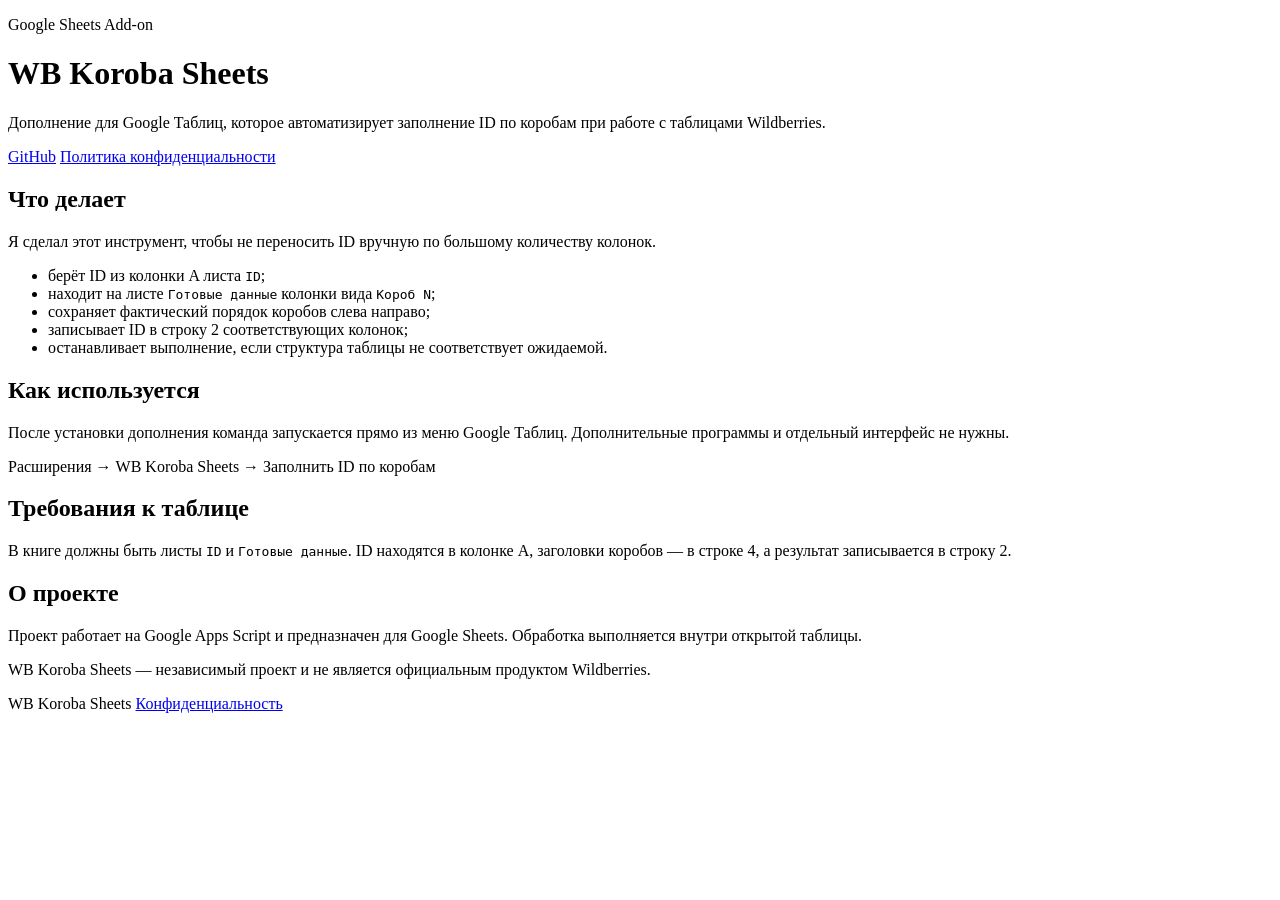
==== docs/index.html @ 3e289a6c "Добавил страницу проекта" ====
<!doctype html>
<html lang="ru">
<head>
  <meta charset="utf-8">
  <meta name="viewport" content="width=device-width, initial-scale=1">
  <meta name="description" content="WB Koroba Sheets — дополнение для Google Таблиц, которое автоматизирует заполнение ID по коробам.">
  <title>WB Koroba Sheets</title>
  <link rel="stylesheet" href="style.css">
</head>
<body>
  <main class="page">
    <header class="hero">
      <p class="eyebrow">Google Sheets Add-on</p>
      <h1>WB Koroba Sheets</h1>
      <p class="lead">Дополнение для Google Таблиц, которое автоматизирует заполнение ID по коробам при работе с таблицами Wildberries.</p>
      <div class="actions">
        <a class="button" href="https://github.com/SANESSAS/wb_koroba_sheets">GitHub</a>
        <a class="link" href="privacy.html">Политика конфиденциальности</a>
      </div>
    </header>

    <section>
      <h2>Что делает</h2>
      <p>Я сделал этот инструмент, чтобы не переносить ID вручную по большому количеству колонок.</p>
      <ul>
        <li>берёт ID из колонки A листа <code>ID</code>;</li>
        <li>находит на листе <code>Готовые данные</code> колонки вида <code>Короб N</code>;</li>
        <li>сохраняет фактический порядок коробов слева направо;</li>
        <li>записывает ID в строку 2 соответствующих колонок;</li>
        <li>останавливает выполнение, если структура таблицы не соответствует ожидаемой.</li>
      </ul>
    </section>

    <section>
      <h2>Как используется</h2>
      <p>После установки дополнения команда запускается прямо из меню Google Таблиц. Дополнительные программы и отдельный интерфейс не нужны.</p>
      <div class="command">Расширения → WB Koroba Sheets → Заполнить ID по коробам</div>
    </section>

    <section>
      <h2>Требования к таблице</h2>
      <p>В книге должны быть листы <code>ID</code> и <code>Готовые данные</code>. ID находятся в колонке A, заголовки коробов — в строке 4, а результат записывается в строку 2.</p>
    </section>

    <section>
      <h2>О проекте</h2>
      <p>Проект работает на Google Apps Script и предназначен для Google Sheets. Обработка выполняется внутри открытой таблицы.</p>
      <p class="note">WB Koroba Sheets — независимый проект и не является официальным продуктом Wildberries.</p>
    </section>

    <footer>
      <span>WB Koroba Sheets</span>
      <a href="privacy.html">Конфиденциальность</a>
    </footer>
  </main>
</body>
</html>
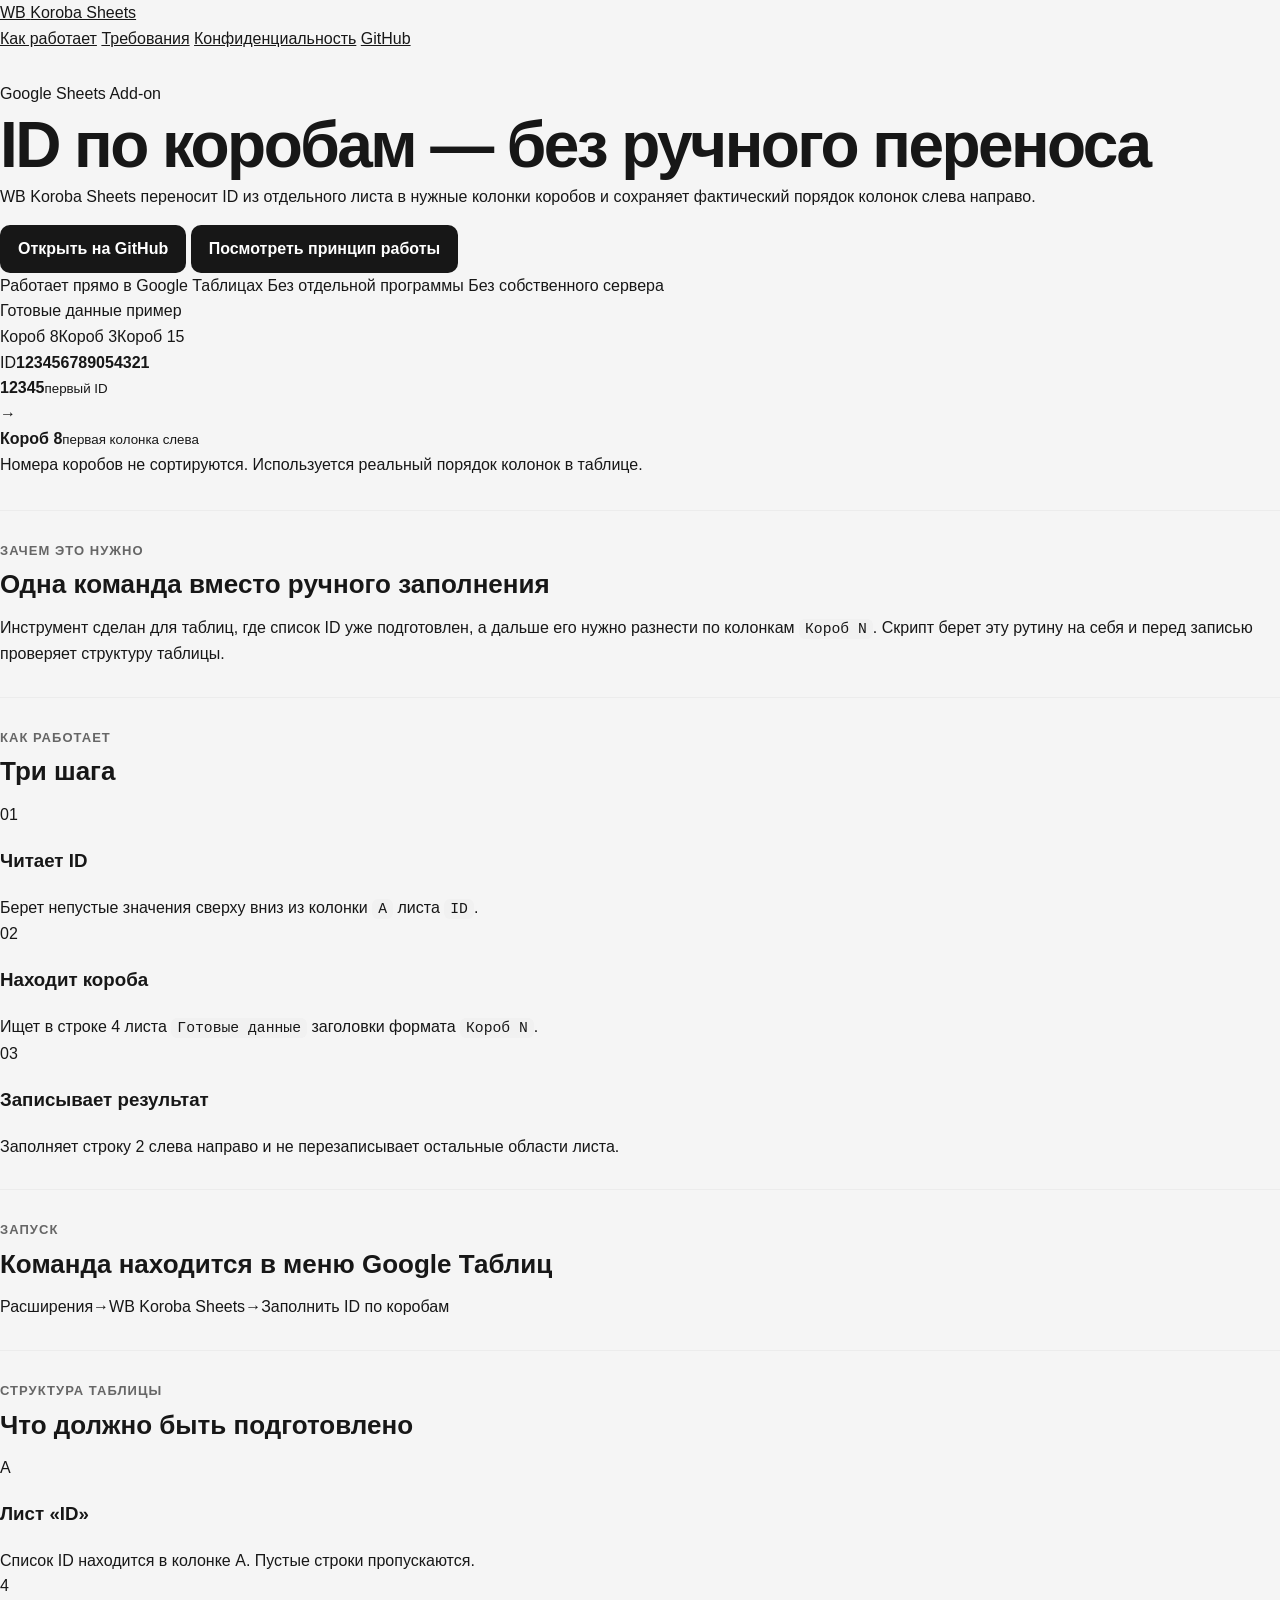
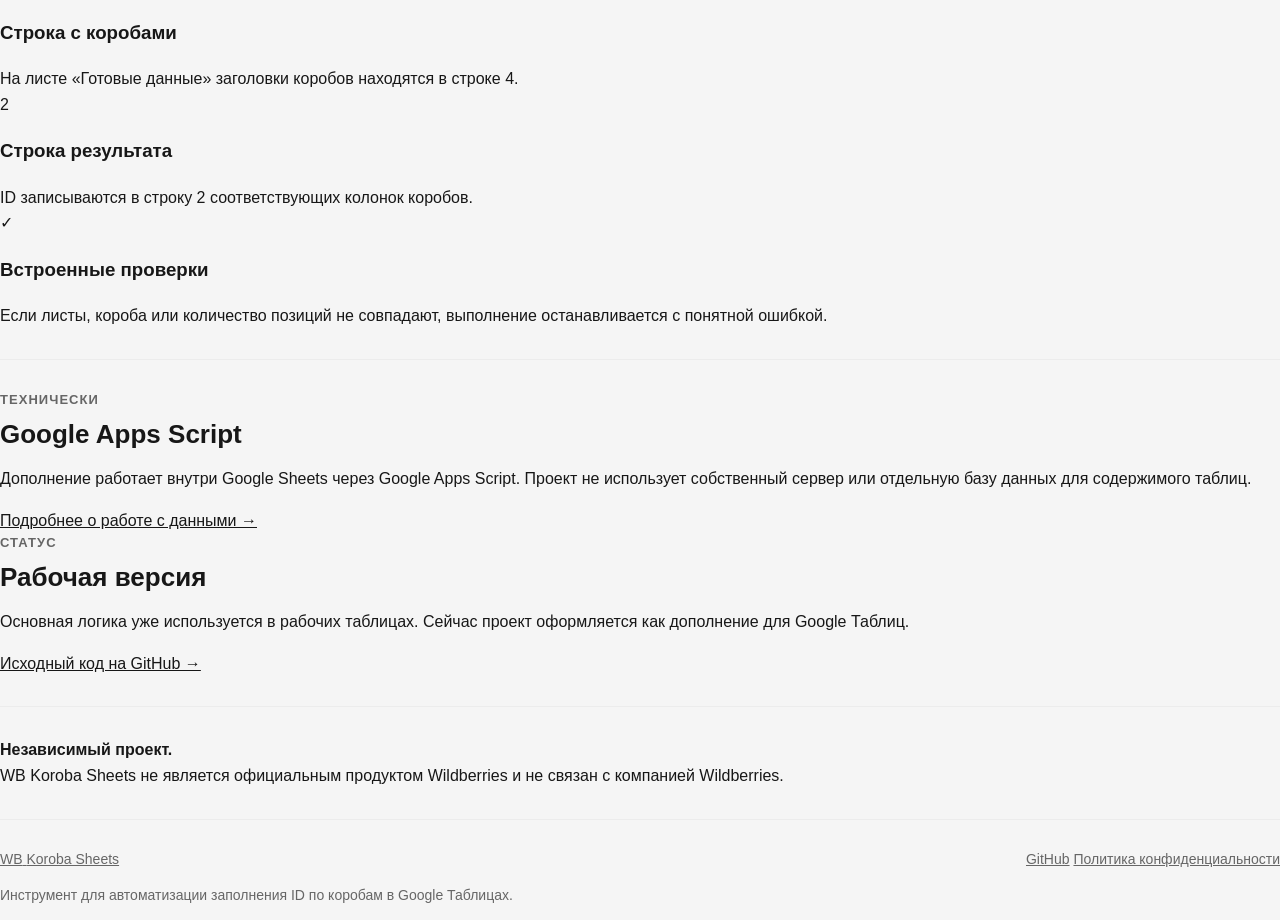
==== commit c4d9c106: "Обновил страницу проекта" ====
--- a/docs/index.html
+++ b/docs/index.html
@@ -3,55 +3,179 @@
 <head>
   <meta charset="utf-8">
   <meta name="viewport" content="width=device-width, initial-scale=1">
-  <meta name="description" content="WB Koroba Sheets — дополнение для Google Таблиц, которое автоматизирует заполнение ID по коробам.">
-  <title>WB Koroba Sheets</title>
+  <meta name="theme-color" content="#6d28d9">
+  <meta name="description" content="WB Koroba Sheets — дополнение для Google Таблиц, которое автоматически распределяет ID по колонкам коробов.">
+  <title>WB Koroba Sheets — заполнение ID по коробам</title>
+  <link rel="icon" href="favicon.svg" type="image/svg+xml">
   <link rel="stylesheet" href="style.css">
 </head>
 <body>
-  <main class="page">
-    <header class="hero">
-      <p class="eyebrow">Google Sheets Add-on</p>
-      <h1>WB Koroba Sheets</h1>
-      <p class="lead">Дополнение для Google Таблиц, которое автоматизирует заполнение ID по коробам при работе с таблицами Wildberries.</p>
-      <div class="actions">
-        <a class="button" href="https://github.com/SANESSAS/wb_koroba_sheets">GitHub</a>
-        <a class="link" href="privacy.html">Политика конфиденциальности</a>
-      </div>
+  <div class="site-shell">
+    <header class="topbar">
+      <a class="brand" href="index.html" aria-label="WB Koroba Sheets — главная">
+        <span class="brand-mark">WB</span>
+        <span>Koroba Sheets</span>
+      </a>
+      <nav class="nav" aria-label="Навигация">
+        <a href="#how">Как работает</a>
+        <a href="#requirements">Требования</a>
+        <a href="privacy.html">Конфиденциальность</a>
+        <a class="nav-github" href="https://github.com/SANESSAS/wb_koroba_sheets">GitHub</a>
+      </nav>
     </header>
 
-    <section>
-      <h2>Что делает</h2>
-      <p>Я сделал этот инструмент, чтобы не переносить ID вручную по большому количеству колонок.</p>
-      <ul>
-        <li>берёт ID из колонки A листа <code>ID</code>;</li>
-        <li>находит на листе <code>Готовые данные</code> колонки вида <code>Короб N</code>;</li>
-        <li>сохраняет фактический порядок коробов слева направо;</li>
-        <li>записывает ID в строку 2 соответствующих колонок;</li>
-        <li>останавливает выполнение, если структура таблицы не соответствует ожидаемой.</li>
-      </ul>
-    </section>
+    <main>
+      <section class="hero">
+        <div class="hero-copy">
+          <div class="status"><span class="status-dot"></span> Google Sheets Add-on</div>
+          <h1>ID по коробам — <span>без ручного переноса</span></h1>
+          <p class="hero-text">WB Koroba Sheets переносит ID из отдельного листа в нужные колонки коробов и сохраняет фактический порядок колонок слева направо.</p>
+          <div class="hero-actions">
+            <a class="button primary" href="https://github.com/SANESSAS/wb_koroba_sheets">Открыть на GitHub</a>
+            <a class="button secondary" href="#how">Посмотреть принцип работы</a>
+          </div>
+          <div class="hero-points">
+            <span>Работает прямо в Google Таблицах</span>
+            <span>Без отдельной программы</span>
+            <span>Без собственного сервера</span>
+          </div>
+        </div>
 
-    <section>
-      <h2>Как используется</h2>
-      <p>После установки дополнения команда запускается прямо из меню Google Таблиц. Дополнительные программы и отдельный интерфейс не нужны.</p>
-      <div class="command">Расширения → WB Koroba Sheets → Заполнить ID по коробам</div>
-    </section>
+        <div class="demo-card" aria-label="Пример работы дополнения">
+          <div class="demo-top">
+            <span class="demo-title">Готовые данные</span>
+            <span class="demo-badge">пример</span>
+          </div>
+          <div class="sheet-preview">
+            <div class="sheet-row sheet-head">
+              <span></span><span>Короб 8</span><span>Короб 3</span><span>Короб 15</span>
+            </div>
+            <div class="sheet-row">
+              <span class="row-name">ID</span><strong>12345</strong><strong>67890</strong><strong>54321</strong>
+            </div>
+          </div>
+          <div class="demo-flow">
+            <div><b>12345</b><small>первый ID</small></div>
+            <span>→</span>
+            <div><b>Короб 8</b><small>первая колонка слева</small></div>
+          </div>
+          <p class="demo-note">Номера коробов не сортируются. Используется реальный порядок колонок в таблице.</p>
+        </div>
+      </section>
 
-    <section>
-      <h2>Требования к таблице</h2>
-      <p>В книге должны быть листы <code>ID</code> и <code>Готовые данные</code>. ID находятся в колонке A, заголовки коробов — в строке 4, а результат записывается в строку 2.</p>
-    </section>
+      <section class="section intro-section">
+        <div class="section-heading">
+          <p class="eyebrow">Зачем это нужно</p>
+          <h2>Одна команда вместо ручного заполнения</h2>
+        </div>
+        <p class="section-lead">Инструмент сделан для таблиц, где список ID уже подготовлен, а дальше его нужно разнести по колонкам <code>Короб N</code>. Скрипт берет эту рутину на себя и перед записью проверяет структуру таблицы.</p>
+      </section>
 
-    <section>
-      <h2>О проекте</h2>
-      <p>Проект работает на Google Apps Script и предназначен для Google Sheets. Обработка выполняется внутри открытой таблицы.</p>
-      <p class="note">WB Koroba Sheets — независимый проект и не является официальным продуктом Wildberries.</p>
-    </section>
+      <section class="section" id="how">
+        <div class="section-heading">
+          <p class="eyebrow">Как работает</p>
+          <h2>Три шага</h2>
+        </div>
+        <div class="steps">
+          <article class="step-card">
+            <span class="step-number">01</span>
+            <h3>Читает ID</h3>
+            <p>Берет непустые значения сверху вниз из колонки <code>A</code> листа <code>ID</code>.</p>
+          </article>
+          <article class="step-card">
+            <span class="step-number">02</span>
+            <h3>Находит короба</h3>
+            <p>Ищет в строке 4 листа <code>Готовые данные</code> заголовки формата <code>Короб N</code>.</p>
+          </article>
+          <article class="step-card">
+            <span class="step-number">03</span>
+            <h3>Записывает результат</h3>
+            <p>Заполняет строку 2 слева направо и не перезаписывает остальные области листа.</p>
+          </article>
+        </div>
+      </section>
 
-    <footer>
-      <span>WB Koroba Sheets</span>
-      <a href="privacy.html">Конфиденциальность</a>
+      <section class="section command-section">
+        <div>
+          <p class="eyebrow">Запуск</p>
+          <h2>Команда находится в меню Google Таблиц</h2>
+        </div>
+        <div class="command-box">
+          <span>Расширения</span><b>→</b><span>WB Koroba Sheets</span><b>→</b><span>Заполнить ID по коробам</span>
+        </div>
+      </section>
+
+      <section class="section" id="requirements">
+        <div class="section-heading">
+          <p class="eyebrow">Структура таблицы</p>
+          <h2>Что должно быть подготовлено</h2>
+        </div>
+        <div class="requirements-grid">
+          <article class="requirement-card">
+            <div class="requirement-icon">A</div>
+            <div>
+              <h3>Лист «ID»</h3>
+              <p>Список ID находится в колонке A. Пустые строки пропускаются.</p>
+            </div>
+          </article>
+          <article class="requirement-card">
+            <div class="requirement-icon">4</div>
+            <div>
+              <h3>Строка с коробами</h3>
+              <p>На листе «Готовые данные» заголовки коробов находятся в строке 4.</p>
+            </div>
+          </article>
+          <article class="requirement-card">
+            <div class="requirement-icon">2</div>
+            <div>
+              <h3>Строка результата</h3>
+              <p>ID записываются в строку 2 соответствующих колонок коробов.</p>
+            </div>
+          </article>
+          <article class="requirement-card">
+            <div class="requirement-icon">✓</div>
+            <div>
+              <h3>Встроенные проверки</h3>
+              <p>Если листы, короба или количество позиций не совпадают, выполнение останавливается с понятной ошибкой.</p>
+            </div>
+          </article>
+        </div>
+      </section>
+
+      <section class="section details-section">
+        <div class="details-card">
+          <p class="eyebrow">Технически</p>
+          <h2>Google Apps Script</h2>
+          <p>Дополнение работает внутри Google Sheets через Google Apps Script. Проект не использует собственный сервер или отдельную базу данных для содержимого таблиц.</p>
+          <a class="text-link" href="privacy.html">Подробнее о работе с данными →</a>
+        </div>
+        <div class="details-card muted-card">
+          <p class="eyebrow">Статус</p>
+          <h2>Рабочая версия</h2>
+          <p>Основная логика уже используется в рабочих таблицах. Сейчас проект оформляется как дополнение для Google Таблиц.</p>
+          <a class="text-link" href="https://github.com/SANESSAS/wb_koroba_sheets">Исходный код на GitHub →</a>
+        </div>
+      </section>
+
+      <section class="section disclaimer">
+        <strong>Независимый проект.</strong>
+        <p>WB Koroba Sheets не является официальным продуктом Wildberries и не связан с компанией Wildberries.</p>
+      </section>
+    </main>
+
+    <footer class="footer">
+      <div>
+        <a class="brand footer-brand" href="index.html">
+          <span class="brand-mark">WB</span>
+          <span>Koroba Sheets</span>
+        </a>
+        <p>Инструмент для автоматизации заполнения ID по коробам в Google Таблицах.</p>
+      </div>
+      <div class="footer-links">
+        <a href="https://github.com/SANESSAS/wb_koroba_sheets">GitHub</a>
+        <a href="privacy.html">Политика конфиденциальности</a>
+      </div>
     </footer>
-  </main>
+  </div>
 </body>
 </html>
--- a/docs/style.css
+++ b/docs/style.css
@@ -0,0 +1,174 @@
+:root {
+  color-scheme: light;
+  font-family: Inter, -apple-system, BlinkMacSystemFont, "Segoe UI", sans-serif;
+  line-height: 1.6;
+  color: #171717;
+  background: #f5f5f5;
+}
+
+* {
+  box-sizing: border-box;
+}
+
+body {
+  margin: 0;
+  background: #f5f5f5;
+}
+
+a {
+  color: inherit;
+}
+
+.page {
+  width: min(920px, calc(100% - 32px));
+  margin: 40px auto;
+  background: #ffffff;
+  border: 1px solid #e5e5e5;
+  border-radius: 18px;
+  padding: 48px;
+}
+
+.page.narrow {
+  width: min(820px, calc(100% - 32px));
+}
+
+.hero {
+  padding-bottom: 32px;
+  border-bottom: 1px solid #ececec;
+}
+
+.hero.compact {
+  padding-bottom: 24px;
+}
+
+.eyebrow {
+  margin: 0 0 8px;
+  font-size: 13px;
+  font-weight: 700;
+  letter-spacing: 0.08em;
+  text-transform: uppercase;
+  color: #666666;
+}
+
+h1,
+h2 {
+  line-height: 1.2;
+}
+
+h1 {
+  margin: 0;
+  font-size: clamp(38px, 7vw, 64px);
+  letter-spacing: -0.04em;
+}
+
+h2 {
+  margin: 0 0 14px;
+  font-size: 26px;
+}
+
+.lead {
+  max-width: 720px;
+  margin: 18px 0 0;
+  font-size: 20px;
+  color: #4a4a4a;
+}
+
+.actions {
+  display: flex;
+  flex-wrap: wrap;
+  gap: 18px;
+  align-items: center;
+  margin-top: 26px;
+}
+
+.button {
+  display: inline-block;
+  padding: 11px 18px;
+  border-radius: 10px;
+  background: #171717;
+  color: #ffffff;
+  text-decoration: none;
+  font-weight: 650;
+}
+
+.link {
+  font-weight: 600;
+}
+
+section {
+  padding: 30px 0;
+  border-bottom: 1px solid #ececec;
+}
+
+section p:first-of-type {
+  margin-top: 0;
+}
+
+section p:last-child,
+section ul:last-child {
+  margin-bottom: 0;
+}
+
+ul {
+  padding-left: 22px;
+}
+
+li + li {
+  margin-top: 7px;
+}
+
+code,
+.command {
+  font-family: "SFMono-Regular", Consolas, "Liberation Mono", monospace;
+}
+
+code {
+  padding: 2px 6px;
+  border-radius: 6px;
+  background: #f1f1f1;
+  font-size: 0.92em;
+}
+
+.command {
+  margin-top: 18px;
+  padding: 16px 18px;
+  border-radius: 10px;
+  background: #f3f3f3;
+  overflow-wrap: anywhere;
+}
+
+.note {
+  color: #606060;
+  font-size: 14px;
+}
+
+footer {
+  display: flex;
+  justify-content: space-between;
+  gap: 20px;
+  padding-top: 28px;
+  color: #666666;
+  font-size: 14px;
+}
+
+@media (max-width: 640px) {
+  .page {
+    width: 100%;
+    margin: 0;
+    border: 0;
+    border-radius: 0;
+    padding: 30px 20px;
+  }
+
+  h1 {
+    font-size: 42px;
+  }
+
+  .lead {
+    font-size: 18px;
+  }
+
+  footer {
+    flex-direction: column;
+  }
+}
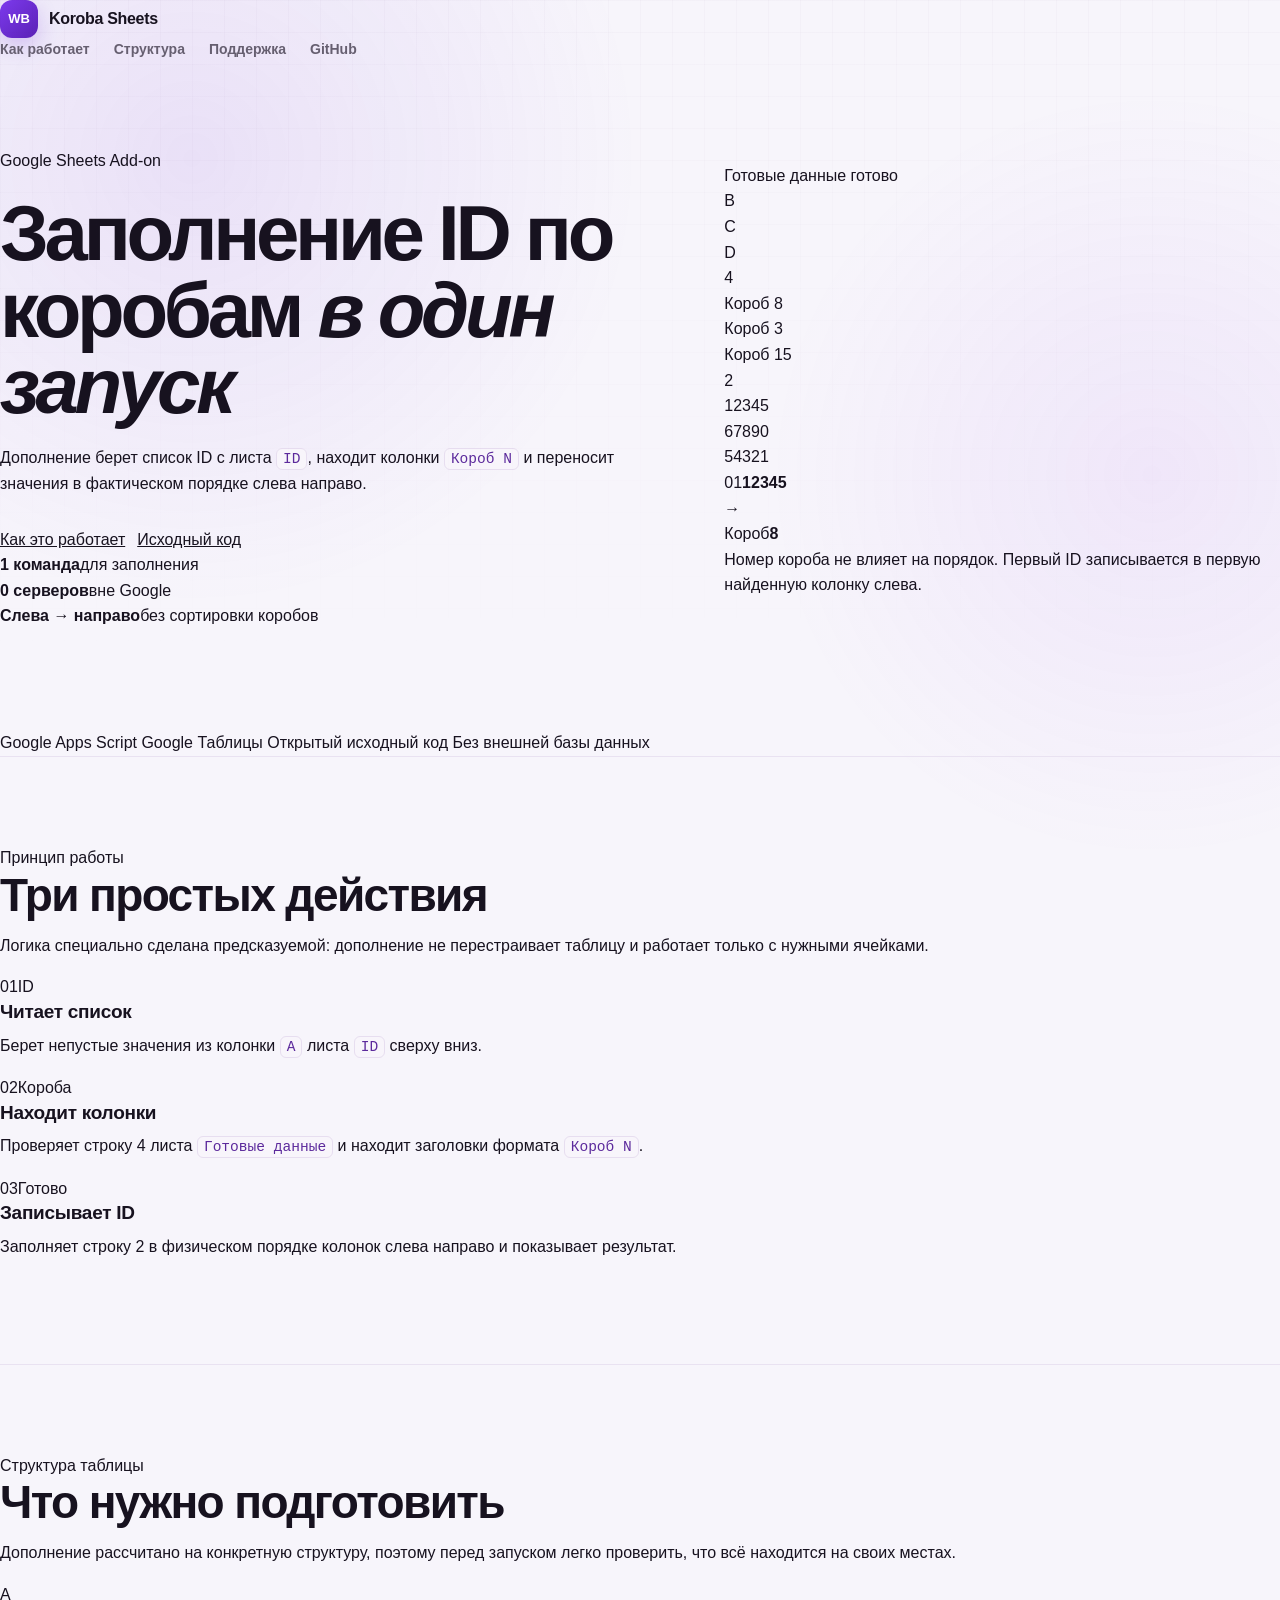
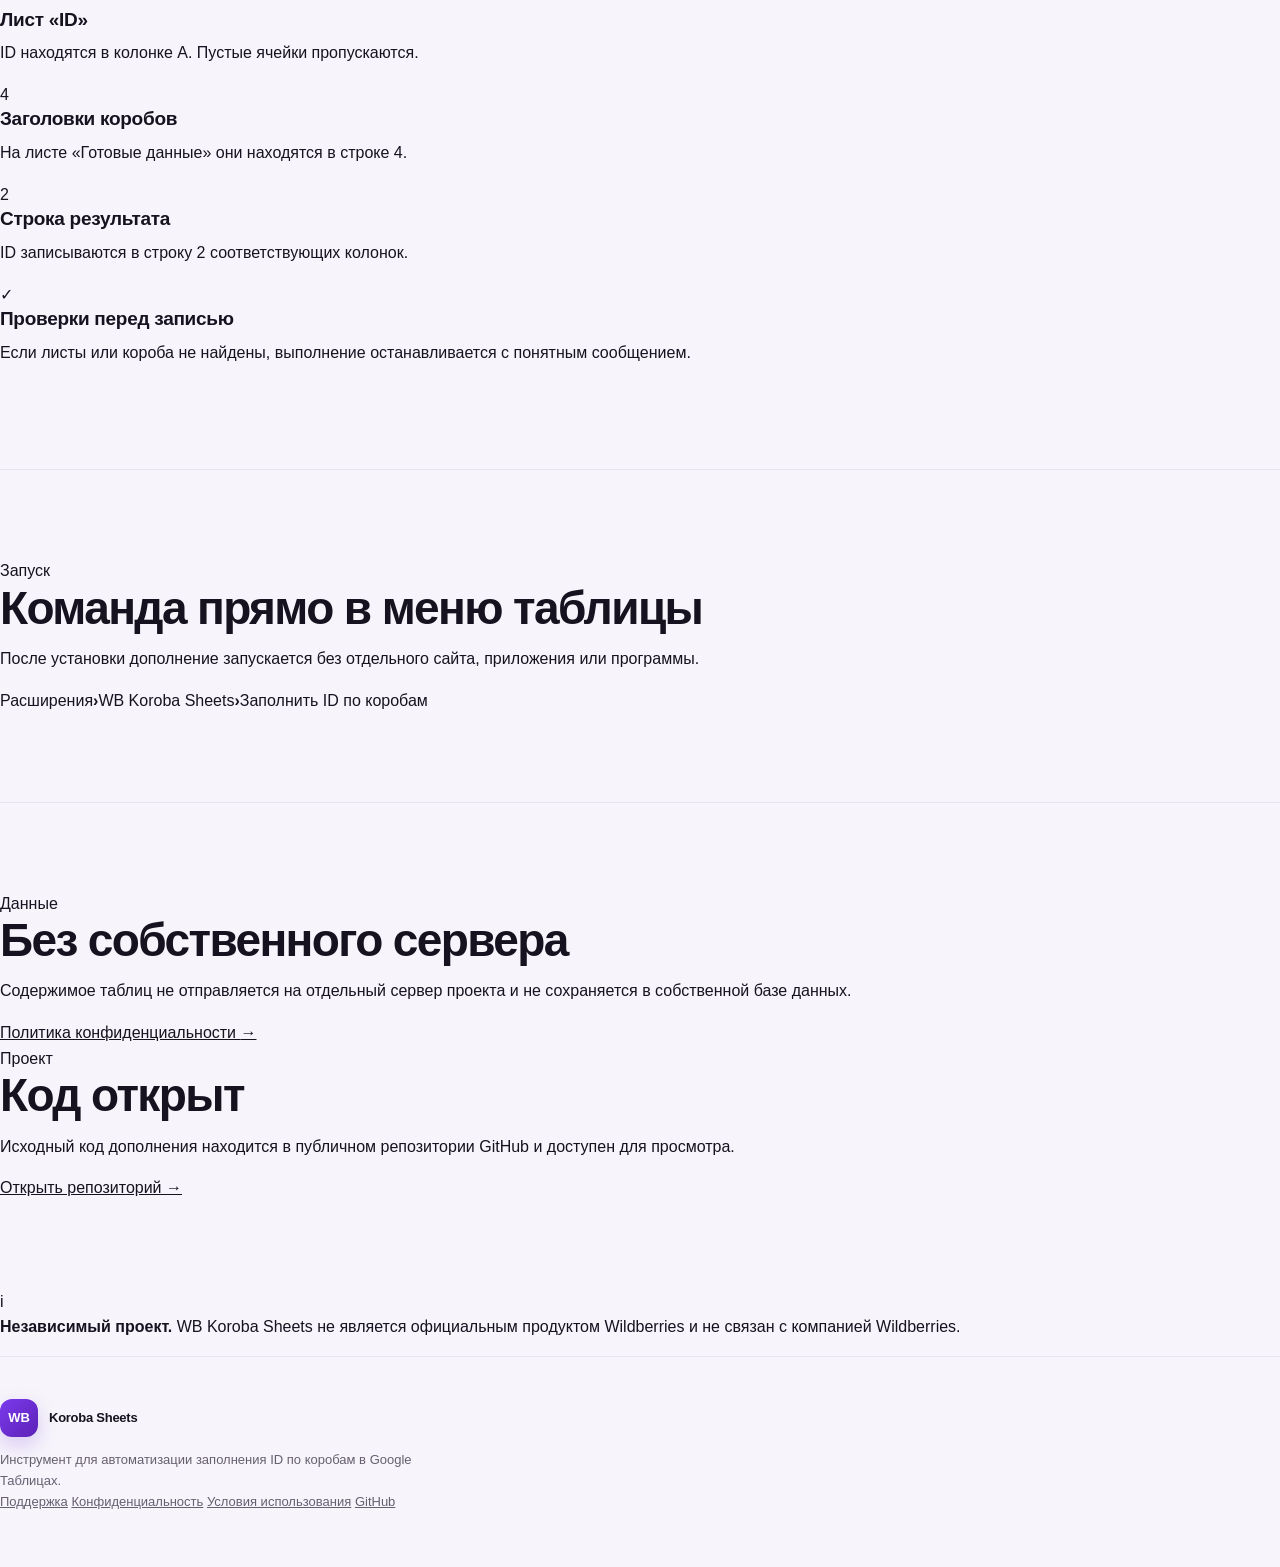
==== commit 855eac02: "Обновить сайт проекта" ====
--- a/docs/index.html
+++ b/docs/index.html
@@ -3,179 +3,203 @@
 <head>
   <meta charset="utf-8">
   <meta name="viewport" content="width=device-width, initial-scale=1">
-  <meta name="theme-color" content="#6d28d9">
-  <meta name="description" content="WB Koroba Sheets — дополнение для Google Таблиц, которое автоматически распределяет ID по колонкам коробов.">
+  <meta name="theme-color" content="#6f24d9">
+  <meta name="description" content="WB Koroba Sheets — дополнение для Google Таблиц, которое распределяет ID по колонкам коробов слева направо.">
+  <meta property="og:title" content="WB Koroba Sheets">
+  <meta property="og:description" content="Автоматическое заполнение ID по коробам в Google Таблицах.">
+  <meta property="og:type" content="website">
   <title>WB Koroba Sheets — заполнение ID по коробам</title>
   <link rel="icon" href="favicon.svg" type="image/svg+xml">
   <link rel="stylesheet" href="style.css">
 </head>
 <body>
-  <div class="site-shell">
-    <header class="topbar">
+  <div class="page-bg" aria-hidden="true"></div>
+
+  <header class="site-header">
+    <div class="container header-inner">
       <a class="brand" href="index.html" aria-label="WB Koroba Sheets — главная">
         <span class="brand-mark">WB</span>
-        <span>Koroba Sheets</span>
+        <span class="brand-text">Koroba <b>Sheets</b></span>
       </a>
-      <nav class="nav" aria-label="Навигация">
-        <a href="#how">Как работает</a>
-        <a href="#requirements">Требования</a>
-        <a href="privacy.html">Конфиденциальность</a>
-        <a class="nav-github" href="https://github.com/SANESSAS/wb_koroba_sheets">GitHub</a>
+
+      <nav class="nav" aria-label="Основная навигация">
+        <a href="#work">Как работает</a>
+        <a href="#table">Структура</a>
+        <a href="support.html">Поддержка</a>
+        <a class="nav-pill" href="https://github.com/SANESSAS/wb_koroba_sheets">GitHub</a>
       </nav>
-    </header>
-
-    <main>
-      <section class="hero">
-        <div class="hero-copy">
-          <div class="status"><span class="status-dot"></span> Google Sheets Add-on</div>
-          <h1>ID по коробам — <span>без ручного переноса</span></h1>
-          <p class="hero-text">WB Koroba Sheets переносит ID из отдельного листа в нужные колонки коробов и сохраняет фактический порядок колонок слева направо.</p>
-          <div class="hero-actions">
-            <a class="button primary" href="https://github.com/SANESSAS/wb_koroba_sheets">Открыть на GitHub</a>
-            <a class="button secondary" href="#how">Посмотреть принцип работы</a>
+    </div>
+  </header>
+
+  <main>
+    <section class="hero container">
+      <div class="hero-copy">
+        <div class="badge"><span></span> Google Sheets Add-on</div>
+        <h1>Заполнение ID по коробам <em>в один запуск</em></h1>
+        <p class="hero-lead">Дополнение берет список ID с листа <code>ID</code>, находит колонки <code>Короб N</code> и переносит значения в фактическом порядке слева направо.</p>
+
+        <div class="hero-actions">
+          <a class="btn btn-primary" href="#work">Как это работает</a>
+          <a class="btn btn-light" href="https://github.com/SANESSAS/wb_koroba_sheets">Исходный код</a>
+        </div>
+
+        <div class="facts" aria-label="Основные свойства">
+          <div><strong>1 команда</strong><span>для заполнения</span></div>
+          <div><strong>0 серверов</strong><span>вне Google</span></div>
+          <div><strong>Слева → направо</strong><span>без сортировки коробов</span></div>
+        </div>
+      </div>
+
+      <div class="hero-visual" aria-label="Пример работы">
+        <div class="app-window">
+          <div class="window-bar">
+            <div class="window-dots"><i></i><i></i><i></i></div>
+            <span>Готовые данные</span>
+            <span class="window-state">готово</span>
           </div>
-          <div class="hero-points">
-            <span>Работает прямо в Google Таблицах</span>
-            <span>Без отдельной программы</span>
-            <span>Без собственного сервера</span>
+
+          <div class="sheet">
+            <div class="sheet-corner"></div>
+            <div class="sheet-col">B</div><div class="sheet-col">C</div><div class="sheet-col">D</div>
+            <div class="sheet-rownum">4</div>
+            <div class="sheet-cell head">Короб 8</div><div class="sheet-cell head">Короб 3</div><div class="sheet-cell head">Короб 15</div>
+            <div class="sheet-rownum">2</div>
+            <div class="sheet-cell value">12345</div><div class="sheet-cell value">67890</div><div class="sheet-cell value">54321</div>
           </div>
-        </div>
-
-        <div class="demo-card" aria-label="Пример работы дополнения">
-          <div class="demo-top">
-            <span class="demo-title">Готовые данные</span>
-            <span class="demo-badge">пример</span>
+
+          <div class="process-line">
+            <div class="process-item"><span>01</span><b>12345</b></div>
+            <div class="arrow">→</div>
+            <div class="process-item accent"><span>Короб</span><b>8</b></div>
           </div>
-          <div class="sheet-preview">
-            <div class="sheet-row sheet-head">
-              <span></span><span>Короб 8</span><span>Короб 3</span><span>Короб 15</span>
-            </div>
-            <div class="sheet-row">
-              <span class="row-name">ID</span><strong>12345</strong><strong>67890</strong><strong>54321</strong>
-            </div>
-          </div>
-          <div class="demo-flow">
-            <div><b>12345</b><small>первый ID</small></div>
-            <span>→</span>
-            <div><b>Короб 8</b><small>первая колонка слева</small></div>
-          </div>
-          <p class="demo-note">Номера коробов не сортируются. Используется реальный порядок колонок в таблице.</p>
-        </div>
-      </section>
-
-      <section class="section intro-section">
-        <div class="section-heading">
-          <p class="eyebrow">Зачем это нужно</p>
-          <h2>Одна команда вместо ручного заполнения</h2>
-        </div>
-        <p class="section-lead">Инструмент сделан для таблиц, где список ID уже подготовлен, а дальше его нужно разнести по колонкам <code>Короб N</code>. Скрипт берет эту рутину на себя и перед записью проверяет структуру таблицы.</p>
-      </section>
-
-      <section class="section" id="how">
-        <div class="section-heading">
-          <p class="eyebrow">Как работает</p>
-          <h2>Три шага</h2>
-        </div>
-        <div class="steps">
-          <article class="step-card">
-            <span class="step-number">01</span>
-            <h3>Читает ID</h3>
-            <p>Берет непустые значения сверху вниз из колонки <code>A</code> листа <code>ID</code>.</p>
-          </article>
-          <article class="step-card">
-            <span class="step-number">02</span>
-            <h3>Находит короба</h3>
-            <p>Ищет в строке 4 листа <code>Готовые данные</code> заголовки формата <code>Короб N</code>.</p>
-          </article>
-          <article class="step-card">
-            <span class="step-number">03</span>
-            <h3>Записывает результат</h3>
-            <p>Заполняет строку 2 слева направо и не перезаписывает остальные области листа.</p>
-          </article>
-        </div>
-      </section>
-
-      <section class="section command-section">
+
+          <p class="visual-note">Номер короба не влияет на порядок. Первый ID записывается в первую найденную колонку слева.</p>
+        </div>
+      </div>
+    </section>
+
+    <section class="strip">
+      <div class="container strip-inner">
+        <span>Google Apps Script</span>
+        <i></i>
+        <span>Google Таблицы</span>
+        <i></i>
+        <span>Открытый исходный код</span>
+        <i></i>
+        <span>Без внешней базы данных</span>
+      </div>
+    </section>
+
+    <section class="section container" id="work">
+      <div class="section-title">
+        <span class="kicker">Принцип работы</span>
+        <h2>Три простых действия</h2>
+        <p>Логика специально сделана предсказуемой: дополнение не перестраивает таблицу и работает только с нужными ячейками.</p>
+      </div>
+
+      <div class="step-grid">
+        <article class="card step">
+          <div class="step-top"><span class="step-no">01</span><span class="mini-tag">ID</span></div>
+          <h3>Читает список</h3>
+          <p>Берет непустые значения из колонки <code>A</code> листа <code>ID</code> сверху вниз.</p>
+        </article>
+
+        <article class="card step">
+          <div class="step-top"><span class="step-no">02</span><span class="mini-tag">Короба</span></div>
+          <h3>Находит колонки</h3>
+          <p>Проверяет строку 4 листа <code>Готовые данные</code> и находит заголовки формата <code>Короб N</code>.</p>
+        </article>
+
+        <article class="card step">
+          <div class="step-top"><span class="step-no">03</span><span class="mini-tag">Готово</span></div>
+          <h3>Записывает ID</h3>
+          <p>Заполняет строку 2 в физическом порядке колонок слева направо и показывает результат.</p>
+        </article>
+      </div>
+    </section>
+
+    <section class="section container" id="table">
+      <div class="section-title split-title">
         <div>
-          <p class="eyebrow">Запуск</p>
-          <h2>Команда находится в меню Google Таблиц</h2>
-        </div>
-        <div class="command-box">
-          <span>Расширения</span><b>→</b><span>WB Koroba Sheets</span><b>→</b><span>Заполнить ID по коробам</span>
-        </div>
-      </section>
-
-      <section class="section" id="requirements">
-        <div class="section-heading">
-          <p class="eyebrow">Структура таблицы</p>
-          <h2>Что должно быть подготовлено</h2>
-        </div>
-        <div class="requirements-grid">
-          <article class="requirement-card">
-            <div class="requirement-icon">A</div>
-            <div>
-              <h3>Лист «ID»</h3>
-              <p>Список ID находится в колонке A. Пустые строки пропускаются.</p>
-            </div>
-          </article>
-          <article class="requirement-card">
-            <div class="requirement-icon">4</div>
-            <div>
-              <h3>Строка с коробами</h3>
-              <p>На листе «Готовые данные» заголовки коробов находятся в строке 4.</p>
-            </div>
-          </article>
-          <article class="requirement-card">
-            <div class="requirement-icon">2</div>
-            <div>
-              <h3>Строка результата</h3>
-              <p>ID записываются в строку 2 соответствующих колонок коробов.</p>
-            </div>
-          </article>
-          <article class="requirement-card">
-            <div class="requirement-icon">✓</div>
-            <div>
-              <h3>Встроенные проверки</h3>
-              <p>Если листы, короба или количество позиций не совпадают, выполнение останавливается с понятной ошибкой.</p>
-            </div>
-          </article>
-        </div>
-      </section>
-
-      <section class="section details-section">
-        <div class="details-card">
-          <p class="eyebrow">Технически</p>
-          <h2>Google Apps Script</h2>
-          <p>Дополнение работает внутри Google Sheets через Google Apps Script. Проект не использует собственный сервер или отдельную базу данных для содержимого таблиц.</p>
-          <a class="text-link" href="privacy.html">Подробнее о работе с данными →</a>
-        </div>
-        <div class="details-card muted-card">
-          <p class="eyebrow">Статус</p>
-          <h2>Рабочая версия</h2>
-          <p>Основная логика уже используется в рабочих таблицах. Сейчас проект оформляется как дополнение для Google Таблиц.</p>
-          <a class="text-link" href="https://github.com/SANESSAS/wb_koroba_sheets">Исходный код на GitHub →</a>
-        </div>
-      </section>
-
-      <section class="section disclaimer">
-        <strong>Независимый проект.</strong>
-        <p>WB Koroba Sheets не является официальным продуктом Wildberries и не связан с компанией Wildberries.</p>
-      </section>
-    </main>
-
-    <footer class="footer">
+          <span class="kicker">Структура таблицы</span>
+          <h2>Что нужно подготовить</h2>
+        </div>
+        <p>Дополнение рассчитано на конкретную структуру, поэтому перед запуском легко проверить, что всё находится на своих местах.</p>
+      </div>
+
+      <div class="requirements">
+        <article class="req card">
+          <div class="req-icon">A</div>
+          <div><h3>Лист «ID»</h3><p>ID находятся в колонке A. Пустые ячейки пропускаются.</p></div>
+        </article>
+        <article class="req card">
+          <div class="req-icon">4</div>
+          <div><h3>Заголовки коробов</h3><p>На листе «Готовые данные» они находятся в строке 4.</p></div>
+        </article>
+        <article class="req card">
+          <div class="req-icon">2</div>
+          <div><h3>Строка результата</h3><p>ID записываются в строку 2 соответствующих колонок.</p></div>
+        </article>
+        <article class="req card">
+          <div class="req-icon">✓</div>
+          <div><h3>Проверки перед записью</h3><p>Если листы или короба не найдены, выполнение останавливается с понятным сообщением.</p></div>
+        </article>
+      </div>
+    </section>
+
+    <section class="section container">
+      <div class="launch card">
+        <div>
+          <span class="kicker">Запуск</span>
+          <h2>Команда прямо в меню таблицы</h2>
+          <p>После установки дополнение запускается без отдельного сайта, приложения или программы.</p>
+        </div>
+        <div class="menu-path" aria-label="Путь к команде">
+          <span>Расширения</span><b>›</b><span>WB Koroba Sheets</span><b>›</b><span>Заполнить ID по коробам</span>
+        </div>
+      </div>
+    </section>
+
+    <section class="section container">
+      <div class="trust-grid">
+        <article class="trust card dark-card">
+          <span class="kicker light-kicker">Данные</span>
+          <h2>Без собственного сервера</h2>
+          <p>Содержимое таблиц не отправляется на отдельный сервер проекта и не сохраняется в собственной базе данных.</p>
+          <a href="privacy.html">Политика конфиденциальности <span>→</span></a>
+        </article>
+
+        <article class="trust card">
+          <span class="kicker">Проект</span>
+          <h2>Код открыт</h2>
+          <p>Исходный код дополнения находится в публичном репозитории GitHub и доступен для просмотра.</p>
+          <a href="https://github.com/SANESSAS/wb_koroba_sheets">Открыть репозиторий <span>→</span></a>
+        </article>
+      </div>
+    </section>
+
+    <section class="notice container">
+      <div class="notice-mark">i</div>
+      <p><strong>Независимый проект.</strong> WB Koroba Sheets не является официальным продуктом Wildberries и не связан с компанией Wildberries.</p>
+    </section>
+  </main>
+
+  <footer class="footer">
+    <div class="container footer-inner">
       <div>
         <a class="brand footer-brand" href="index.html">
           <span class="brand-mark">WB</span>
-          <span>Koroba Sheets</span>
+          <span class="brand-text">Koroba <b>Sheets</b></span>
         </a>
         <p>Инструмент для автоматизации заполнения ID по коробам в Google Таблицах.</p>
       </div>
-      <div class="footer-links">
+      <div class="footer-nav">
+        <a href="support.html">Поддержка</a>
+        <a href="privacy.html">Конфиденциальность</a>
+        <a href="terms.html">Условия использования</a>
         <a href="https://github.com/SANESSAS/wb_koroba_sheets">GitHub</a>
-        <a href="privacy.html">Политика конфиденциальности</a>
-      </div>
-    </footer>
-  </div>
+      </div>
+    </div>
+  </footer>
 </body>
 </html>
--- a/docs/style.css
+++ b/docs/style.css
@@ -1,174 +1,802 @@
 :root {
   color-scheme: light;
-  font-family: Inter, -apple-system, BlinkMacSystemFont, "Segoe UI", sans-serif;
+  font-family: Inter, ui-sans-serif, -apple-system, BlinkMacSystemFont, "Segoe UI", sans-serif;
   line-height: 1.6;
-  color: #171717;
-  background: #f5f5f5;
+  font-weight: 400;
+  color: #17121f;
+  background: #f7f5fb;
+  --bg: #f7f5fb;
+  --surface: #ffffff;
+  --surface-soft: #f1ecfa;
+  --text: #17121f;
+  --muted: #665f70;
+  --line: #e9e2f1;
+  --accent: #6d28d9;
+  --accent-dark: #531cae;
+  --accent-soft: #efe7fb;
+  --shadow: 0 24px 70px rgba(55, 24, 91, 0.10);
 }
 
 * {
   box-sizing: border-box;
 }
 
+html {
+  scroll-behavior: smooth;
+}
+
 body {
   margin: 0;
-  background: #f5f5f5;
+  background:
+    radial-gradient(circle at 15% 5%, rgba(109, 40, 217, 0.10), transparent 28rem),
+    radial-gradient(circle at 90% 15%, rgba(147, 51, 234, 0.08), transparent 24rem),
+    var(--bg);
+  color: var(--text);
+}
+
+body::before {
+  content: "";
+  position: fixed;
+  inset: 0;
+  pointer-events: none;
+  background-image: linear-gradient(rgba(86, 48, 117, 0.025) 1px, transparent 1px), linear-gradient(90deg, rgba(86, 48, 117, 0.025) 1px, transparent 1px);
+  background-size: 32px 32px;
+  mask-image: linear-gradient(to bottom, black, transparent 75%);
 }
 
 a {
   color: inherit;
 }
 
-.page {
-  width: min(920px, calc(100% - 32px));
-  margin: 40px auto;
-  background: #ffffff;
-  border: 1px solid #e5e5e5;
-  border-radius: 18px;
-  padding: 48px;
-}
-
-.page.narrow {
-  width: min(820px, calc(100% - 32px));
+.site-shell {
+  width: min(1180px, calc(100% - 36px));
+  margin: 0 auto;
+}
+
+.topbar {
+  min-height: 82px;
+  display: flex;
+  align-items: center;
+  justify-content: space-between;
+  gap: 28px;
+}
+
+.brand {
+  display: inline-flex;
+  align-items: center;
+  gap: 11px;
+  color: var(--text);
+  text-decoration: none;
+  font-weight: 800;
+  letter-spacing: -0.02em;
+}
+
+.brand-mark {
+  width: 38px;
+  height: 38px;
+  display: inline-grid;
+  place-items: center;
+  border-radius: 12px;
+  background: linear-gradient(135deg, #7c3aed, #5b21b6);
+  color: white;
+  font-size: 13px;
+  letter-spacing: 0;
+  box-shadow: 0 8px 20px rgba(109, 40, 217, 0.22);
+}
+
+.nav {
+  display: flex;
+  align-items: center;
+  gap: 24px;
+  color: var(--muted);
+  font-size: 14px;
+  font-weight: 650;
+}
+
+.nav a {
+  text-decoration: none;
+  transition: color 0.18s ease, transform 0.18s ease;
+}
+
+.nav a:hover {
+  color: var(--text);
+}
+
+.nav-github {
+  padding: 9px 14px;
+  border: 1px solid var(--line);
+  border-radius: 10px;
+  background: rgba(255,255,255,0.72);
 }
 
 .hero {
-  padding-bottom: 32px;
-  border-bottom: 1px solid #ececec;
-}
-
-.hero.compact {
-  padding-bottom: 24px;
+  min-height: 670px;
+  display: grid;
+  grid-template-columns: 1.08fr 0.92fr;
+  gap: 72px;
+  align-items: center;
+  padding: 72px 0 86px;
+}
+
+.hero-copy {
+  max-width: 650px;
+}
+
+.status {
+  width: fit-content;
+  display: inline-flex;
+  align-items: center;
+  gap: 8px;
+  padding: 7px 11px;
+  border: 1px solid #dfd2f3;
+  border-radius: 999px;
+  background: rgba(255,255,255,0.72);
+  color: #5d3b7b;
+  font-size: 13px;
+  font-weight: 750;
+}
+
+.status-dot {
+  width: 8px;
+  height: 8px;
+  border-radius: 50%;
+  background: #22c55e;
+  box-shadow: 0 0 0 4px rgba(34,197,94,0.12);
+}
+
+h1,
+h2,
+h3,
+p {
+  margin-top: 0;
+}
+
+h1 {
+  margin: 22px 0 20px;
+  font-size: clamp(46px, 6.7vw, 78px);
+  line-height: 0.98;
+  letter-spacing: -0.055em;
+  max-width: 760px;
+}
+
+h1 span {
+  color: var(--accent);
+}
+
+h2 {
+  margin-bottom: 14px;
+  font-size: clamp(30px, 4vw, 46px);
+  line-height: 1.05;
+  letter-spacing: -0.035em;
+}
+
+h3 {
+  margin-bottom: 8px;
+  font-size: 19px;
+  line-height: 1.3;
+  letter-spacing: -0.015em;
+}
+
+.hero-text {
+  max-width: 650px;
+  margin-bottom: 0;
+  color: var(--muted);
+  font-size: 19px;
+}
+
+.hero-actions {
+  display: flex;
+  flex-wrap: wrap;
+  gap: 12px;
+  margin-top: 30px;
+}
+
+.button {
+  display: inline-flex;
+  align-items: center;
+  justify-content: center;
+  min-height: 46px;
+  padding: 0 18px;
+  border-radius: 12px;
+  text-decoration: none;
+  font-weight: 760;
+  font-size: 14px;
+  transition: transform 0.18s ease, box-shadow 0.18s ease, border-color 0.18s ease;
+}
+
+.button:hover {
+  transform: translateY(-1px);
+}
+
+.button.primary {
+  background: linear-gradient(135deg, #7c3aed, #5b21b6);
+  color: white;
+  box-shadow: 0 12px 24px rgba(109,40,217,0.22);
+}
+
+.button.secondary {
+  border: 1px solid var(--line);
+  background: rgba(255,255,255,0.75);
+  color: var(--text);
+}
+
+.button.secondary:hover {
+  border-color: #d4c5e4;
+}
+
+.hero-points {
+  display: flex;
+  flex-wrap: wrap;
+  gap: 10px 18px;
+  margin-top: 24px;
+  color: #716879;
+  font-size: 13px;
+}
+
+.hero-points span::before {
+  content: "✓";
+  margin-right: 6px;
+  color: var(--accent);
+  font-weight: 900;
+}
+
+.demo-card {
+  position: relative;
+  padding: 24px;
+  border: 1px solid rgba(211, 197, 228, 0.9);
+  border-radius: 24px;
+  background: rgba(255,255,255,0.87);
+  box-shadow: var(--shadow);
+  backdrop-filter: blur(16px);
+}
+
+.demo-card::before {
+  content: "";
+  position: absolute;
+  width: 180px;
+  height: 180px;
+  top: -54px;
+  right: -44px;
+  border-radius: 50%;
+  background: radial-gradient(circle, rgba(124,58,237,0.18), transparent 68%);
+  z-index: -1;
+}
+
+.demo-top {
+  display: flex;
+  align-items: center;
+  justify-content: space-between;
+  gap: 15px;
+  margin-bottom: 18px;
+}
+
+.demo-title {
+  font-weight: 800;
+}
+
+.demo-badge {
+  padding: 5px 9px;
+  border-radius: 999px;
+  background: var(--accent-soft);
+  color: #6331a4;
+  font-size: 11px;
+  font-weight: 800;
+  text-transform: uppercase;
+  letter-spacing: 0.08em;
+}
+
+.sheet-preview {
+  overflow: hidden;
+  border: 1px solid var(--line);
+  border-radius: 14px;
+  background: white;
+}
+
+.sheet-row {
+  display: grid;
+  grid-template-columns: 58px repeat(3, 1fr);
+}
+
+.sheet-row + .sheet-row {
+  border-top: 1px solid var(--line);
+}
+
+.sheet-row span,
+.sheet-row strong {
+  min-width: 0;
+  padding: 12px 10px;
+  border-right: 1px solid var(--line);
+  font-size: 12px;
+  text-align: center;
+  overflow-wrap: anywhere;
+}
+
+.sheet-row span:last-child,
+.sheet-row strong:last-child {
+  border-right: 0;
+}
+
+.sheet-head {
+  background: #f8f5fc;
+  color: #6e6278;
+  font-weight: 750;
+}
+
+.sheet-row strong {
+  color: #5626a2;
+  background: #fdfbff;
+}
+
+.row-name {
+  color: #6f6675;
+  font-weight: 750;
+}
+
+.demo-flow {
+  display: grid;
+  grid-template-columns: 1fr auto 1fr;
+  align-items: center;
+  gap: 10px;
+  margin-top: 18px;
+}
+
+.demo-flow > div {
+  padding: 13px;
+  border-radius: 12px;
+  background: #f7f3fb;
+}
+
+.demo-flow b,
+.demo-flow small {
+  display: block;
+}
+
+.demo-flow small {
+  margin-top: 2px;
+  color: var(--muted);
+  font-size: 11px;
+}
+
+.demo-flow > span {
+  color: var(--accent);
+  font-weight: 900;
+}
+
+.demo-note {
+  margin: 15px 0 0;
+  color: var(--muted);
+  font-size: 12px;
+}
+
+.section {
+  padding: 88px 0;
+  border-top: 1px solid var(--line);
+}
+
+.intro-section {
+  display: grid;
+  grid-template-columns: 0.9fr 1.1fr;
+  gap: 80px;
+  align-items: end;
+}
+
+.section-heading {
+  max-width: 760px;
+  margin-bottom: 34px;
+}
+
+.intro-section .section-heading {
+  margin-bottom: 0;
+}
+
+.section-lead {
+  margin-bottom: 0;
+  color: var(--muted);
+  font-size: 18px;
 }
 
 .eyebrow {
-  margin: 0 0 8px;
-  font-size: 13px;
-  font-weight: 700;
-  letter-spacing: 0.08em;
+  margin-bottom: 10px;
+  color: var(--accent);
+  font-size: 12px;
+  font-weight: 850;
+  letter-spacing: 0.11em;
   text-transform: uppercase;
-  color: #666666;
-}
-
-h1,
-h2 {
-  line-height: 1.2;
-}
-
-h1 {
-  margin: 0;
-  font-size: clamp(38px, 7vw, 64px);
-  letter-spacing: -0.04em;
-}
-
-h2 {
-  margin: 0 0 14px;
-  font-size: 26px;
-}
-
-.lead {
-  max-width: 720px;
-  margin: 18px 0 0;
-  font-size: 20px;
-  color: #4a4a4a;
-}
-
-.actions {
-  display: flex;
-  flex-wrap: wrap;
-  gap: 18px;
-  align-items: center;
-  margin-top: 26px;
-}
-
-.button {
-  display: inline-block;
-  padding: 11px 18px;
-  border-radius: 10px;
-  background: #171717;
-  color: #ffffff;
-  text-decoration: none;
-  font-weight: 650;
-}
-
-.link {
-  font-weight: 600;
-}
-
-section {
-  padding: 30px 0;
-  border-bottom: 1px solid #ececec;
-}
-
-section p:first-of-type {
-  margin-top: 0;
-}
-
-section p:last-child,
-section ul:last-child {
-  margin-bottom: 0;
-}
-
-ul {
-  padding-left: 22px;
-}
-
-li + li {
-  margin-top: 7px;
 }
 
 code,
-.command {
+.command-box {
   font-family: "SFMono-Regular", Consolas, "Liberation Mono", monospace;
 }
 
 code {
   padding: 2px 6px;
+  border: 1px solid #e7def0;
   border-radius: 6px;
-  background: #f1f1f1;
-  font-size: 0.92em;
-}
-
-.command {
-  margin-top: 18px;
-  padding: 16px 18px;
-  border-radius: 10px;
-  background: #f3f3f3;
-  overflow-wrap: anywhere;
-}
-
-.note {
-  color: #606060;
+  background: #f8f5fb;
+  color: #5c2a9c;
+  font-size: 0.91em;
+}
+
+.steps {
+  display: grid;
+  grid-template-columns: repeat(3, 1fr);
+  gap: 18px;
+}
+
+.step-card,
+.requirement-card,
+.details-card {
+  border: 1px solid var(--line);
+  background: rgba(255,255,255,0.75);
+}
+
+.step-card {
+  min-height: 230px;
+  padding: 25px;
+  border-radius: 18px;
+}
+
+.step-number {
+  display: inline-block;
+  margin-bottom: 48px;
+  color: var(--accent);
+  font-weight: 850;
+  font-size: 13px;
+}
+
+.step-card p,
+.requirement-card p,
+.details-card p {
+  margin-bottom: 0;
+  color: var(--muted);
+}
+
+.command-section {
+  display: grid;
+  grid-template-columns: 0.8fr 1.2fr;
+  gap: 64px;
+  align-items: center;
+}
+
+.command-section h2 {
+  margin-bottom: 0;
+}
+
+.command-box {
+  display: flex;
+  flex-wrap: wrap;
+  align-items: center;
+  gap: 8px 12px;
+  padding: 22px;
+  border: 1px solid #dfd2f1;
+  border-radius: 16px;
+  background: linear-gradient(135deg, #ffffff, #f6f0fc);
+  box-shadow: 0 14px 34px rgba(66, 36, 91, 0.07);
+  color: #5c2a96;
+  font-size: 13px;
+}
+
+.command-box b {
+  color: #a18aad;
+}
+
+.requirements-grid {
+  display: grid;
+  grid-template-columns: repeat(2, 1fr);
+  gap: 16px;
+}
+
+.requirement-card {
+  display: flex;
+  align-items: flex-start;
+  gap: 16px;
+  padding: 22px;
+  border-radius: 16px;
+}
+
+.requirement-icon {
+  flex: 0 0 42px;
+  width: 42px;
+  height: 42px;
+  display: grid;
+  place-items: center;
+  border-radius: 12px;
+  background: var(--accent-soft);
+  color: var(--accent);
+  font-weight: 900;
+}
+
+.requirement-card h3 {
+  margin-bottom: 5px;
+}
+
+.details-section {
+  display: grid;
+  grid-template-columns: 1fr 1fr;
+  gap: 18px;
+}
+
+.details-card {
+  padding: 30px;
+  border-radius: 20px;
+}
+
+.muted-card {
+  background: linear-gradient(145deg, #f5effc, #ffffff);
+}
+
+.text-link {
+  display: inline-block;
+  margin-top: 22px;
+  color: var(--accent);
   font-size: 14px;
-}
-
-footer {
+  font-weight: 780;
+  text-decoration: none;
+}
+
+.text-link:hover {
+  text-decoration: underline;
+}
+
+.disclaimer {
+  display: flex;
+  align-items: baseline;
+  gap: 12px;
+  padding-top: 28px;
+  padding-bottom: 28px;
+  color: var(--muted);
+  font-size: 13px;
+}
+
+.disclaimer strong {
+  color: var(--text);
+  white-space: nowrap;
+}
+
+.disclaimer p {
+  margin: 0;
+}
+
+.footer {
+  display: grid;
+  grid-template-columns: 1fr auto;
+  gap: 40px;
+  align-items: end;
+  padding: 42px 0 55px;
+  border-top: 1px solid var(--line);
+  color: var(--muted);
+  font-size: 13px;
+}
+
+.footer-brand {
+  margin-bottom: 13px;
+}
+
+.footer p {
+  max-width: 430px;
+  margin-bottom: 0;
+}
+
+.footer-links {
+  display: flex;
+  gap: 20px;
+}
+
+.footer-links a {
+  text-decoration: none;
+  font-weight: 700;
+}
+
+.footer-links a:hover {
+  color: var(--text);
+}
+
+/* Privacy page */
+.page.narrow {
+  width: min(880px, 100%);
+  margin: 64px auto 80px;
+  padding: 48px;
+  border: 1px solid var(--line);
+  border-radius: 24px;
+  background: rgba(255,255,255,0.88);
+  box-shadow: var(--shadow);
+}
+
+.page.narrow .hero.compact {
+  min-height: auto;
+  display: block;
+  padding: 0 0 34px;
+  border-bottom: 1px solid var(--line);
+}
+
+.page.narrow .hero.compact h1 {
+  max-width: none;
+  margin-top: 10px;
+  font-size: clamp(38px, 7vw, 58px);
+  line-height: 1.02;
+}
+
+.page.narrow .hero.compact .lead {
+  margin: 0 0 18px;
+  color: var(--muted);
+  font-size: 15px;
+}
+
+.page.narrow section {
+  padding: 30px 0;
+  border-bottom: 1px solid var(--line);
+}
+
+.page.narrow section h2 {
+  font-size: 25px;
+  letter-spacing: -0.02em;
+}
+
+.page.narrow section p:last-child {
+  margin-bottom: 0;
+}
+
+.page.narrow .link {
+  color: var(--accent);
+  font-weight: 750;
+  text-decoration: none;
+}
+
+.page.narrow footer {
   display: flex;
   justify-content: space-between;
   gap: 20px;
-  padding-top: 28px;
-  color: #666666;
-  font-size: 14px;
-}
-
-@media (max-width: 640px) {
-  .page {
+  padding-top: 30px;
+  color: var(--muted);
+  font-size: 13px;
+}
+
+.page.narrow footer a {
+  font-weight: 700;
+  text-decoration: none;
+}
+
+@media (max-width: 900px) {
+  .nav a:not(.nav-github) {
+    display: none;
+  }
+
+  .hero {
+    grid-template-columns: 1fr;
+    min-height: auto;
+    gap: 46px;
+    padding: 56px 0 72px;
+  }
+
+  .hero-copy {
+    max-width: 760px;
+  }
+
+  .demo-card {
+    max-width: 680px;
+  }
+
+  .intro-section,
+  .command-section {
+    grid-template-columns: 1fr;
+    gap: 28px;
+  }
+
+  .steps {
+    grid-template-columns: 1fr;
+  }
+
+  .step-card {
+    min-height: auto;
+  }
+
+  .step-number {
+    margin-bottom: 28px;
+  }
+}
+
+@media (max-width: 680px) {
+  .site-shell {
+    width: min(100% - 24px, 1180px);
+  }
+
+  .topbar {
+    min-height: 70px;
+  }
+
+  .nav-github {
+    padding: 8px 11px;
+  }
+
+  .hero {
+    padding-top: 42px;
+  }
+
+  h1 {
+    font-size: clamp(44px, 15vw, 62px);
+  }
+
+  .hero-text {
+    font-size: 17px;
+  }
+
+  .hero-actions {
+    display: grid;
+  }
+
+  .button {
+    width: 100%;
+  }
+
+  .hero-points {
+    display: grid;
+    gap: 6px;
+  }
+
+  .demo-card {
+    padding: 17px;
+    border-radius: 18px;
+  }
+
+  .sheet-row {
+    grid-template-columns: 42px repeat(3, 1fr);
+  }
+
+  .sheet-row span,
+  .sheet-row strong {
+    padding: 10px 5px;
+    font-size: 10px;
+  }
+
+  .demo-flow {
+    grid-template-columns: 1fr;
+  }
+
+  .demo-flow > span {
+    transform: rotate(90deg);
+    width: fit-content;
+    margin: -4px auto;
+  }
+
+  .section {
+    padding: 64px 0;
+  }
+
+  .requirements-grid,
+  .details-section {
+    grid-template-columns: 1fr;
+  }
+
+  .disclaimer {
+    display: block;
+  }
+
+  .disclaimer strong {
+    display: block;
+    margin-bottom: 4px;
+  }
+
+  .footer {
+    grid-template-columns: 1fr;
+    align-items: start;
+  }
+
+  .footer-links {
+    flex-direction: column;
+    gap: 10px;
+  }
+
+  .page.narrow {
     width: 100%;
     margin: 0;
+    padding: 30px 20px 44px;
     border: 0;
     border-radius: 0;
-    padding: 30px 20px;
-  }
-
-  h1 {
-    font-size: 42px;
-  }
-
-  .lead {
-    font-size: 18px;
-  }
-
-  footer {
+    box-shadow: none;
+  }
+
+  .page.narrow footer {
     flex-direction: column;
   }
 }
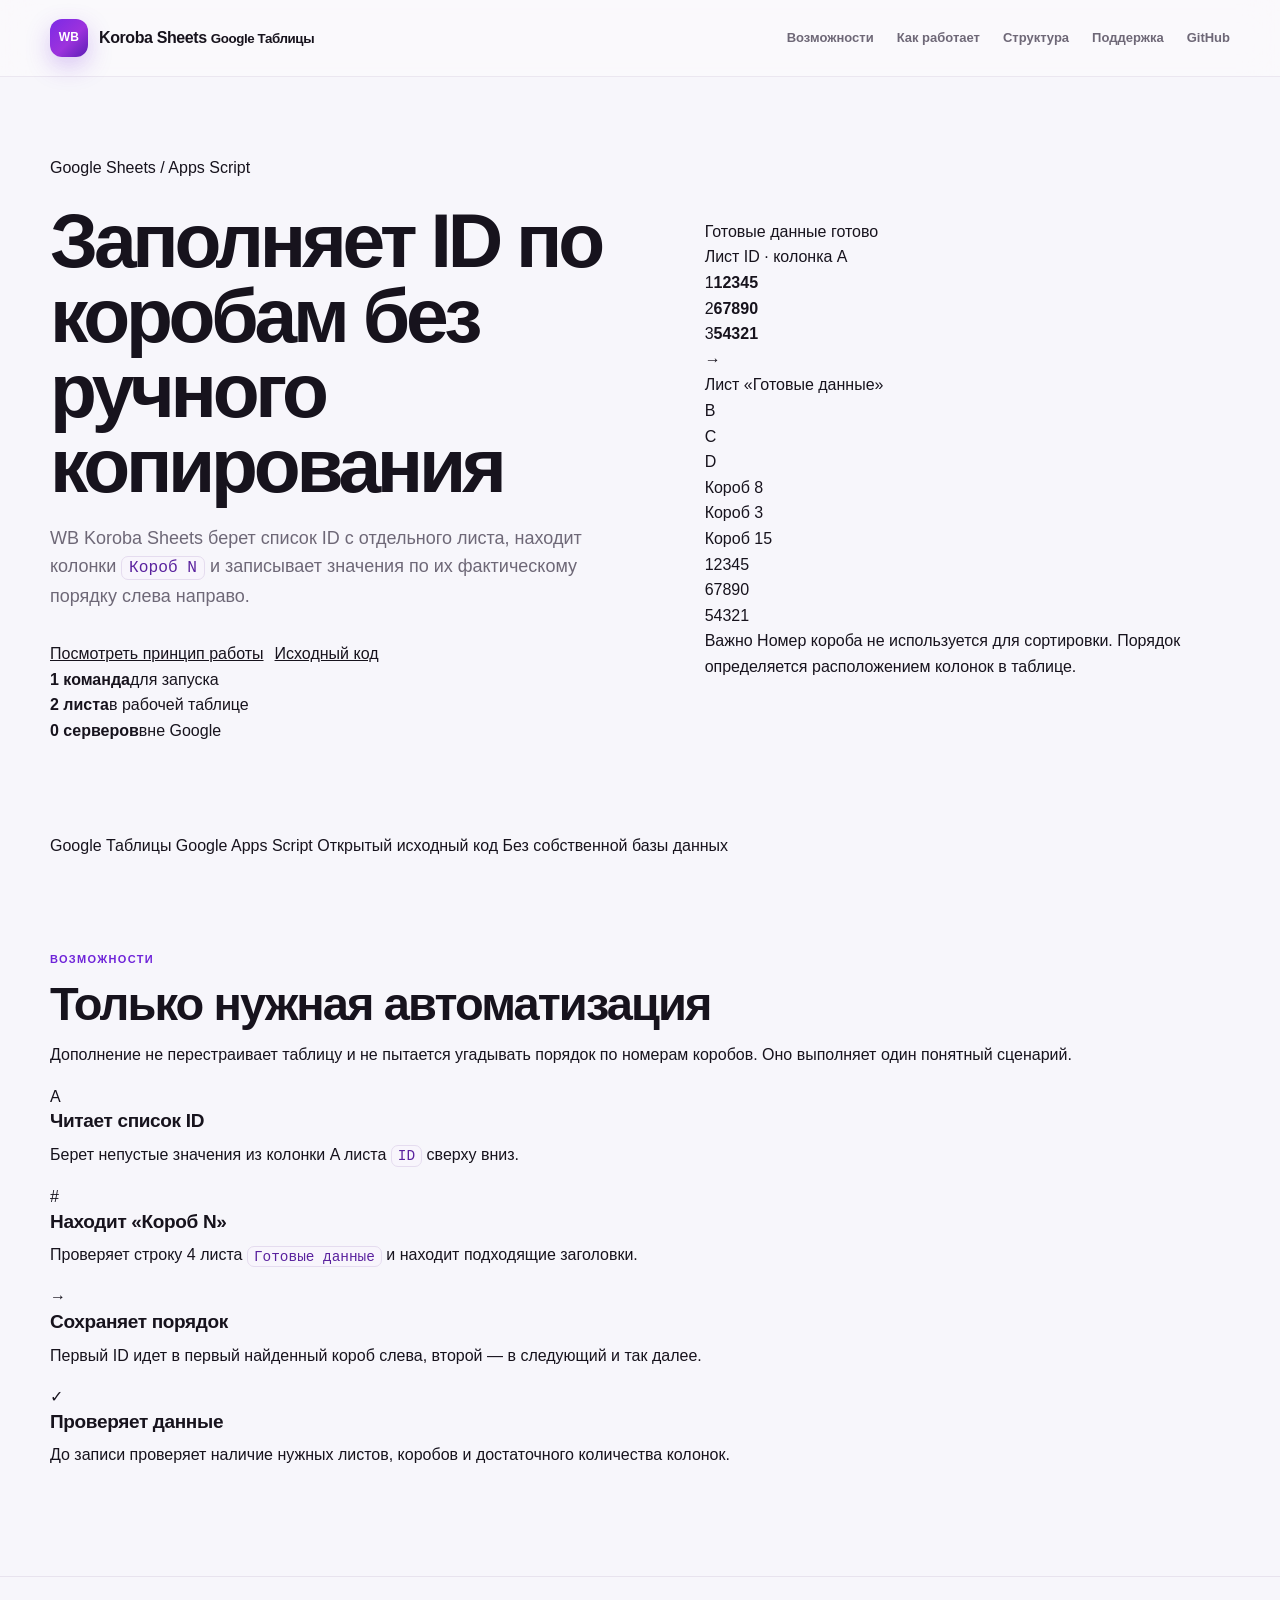
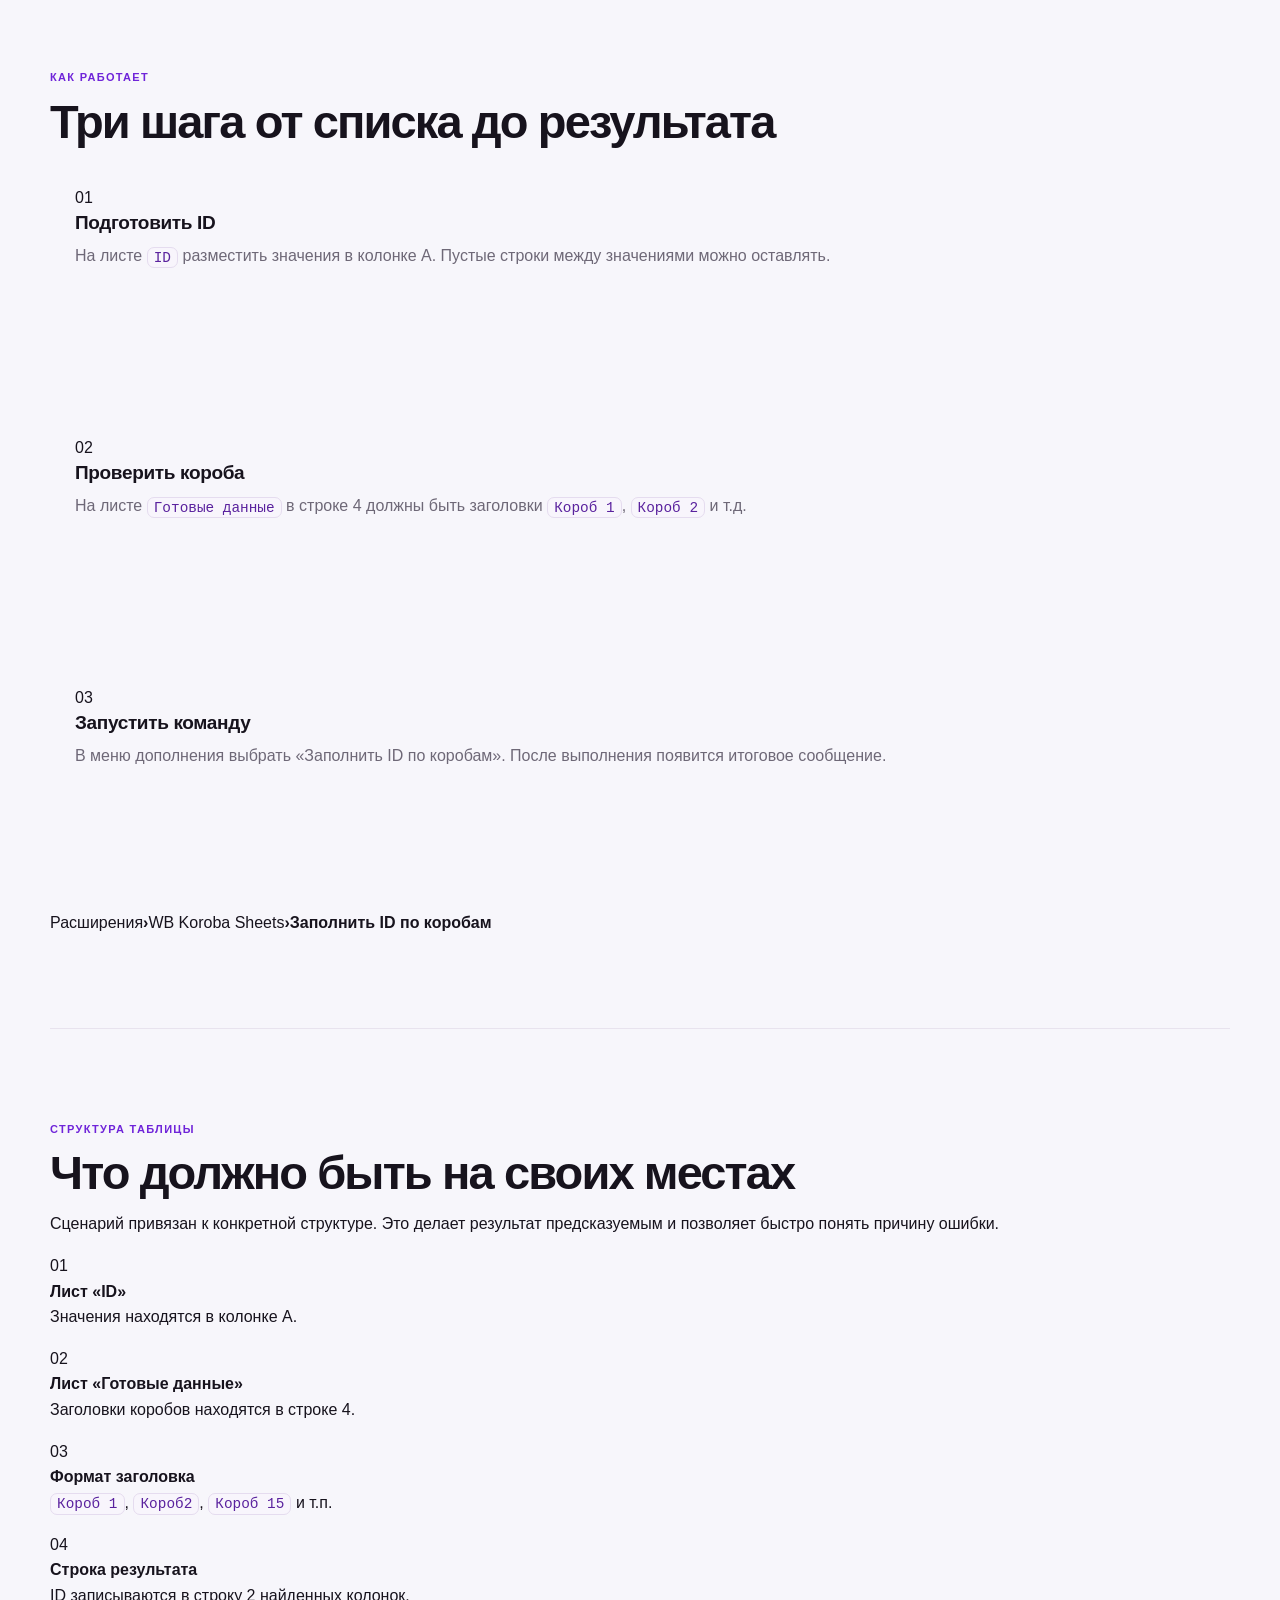
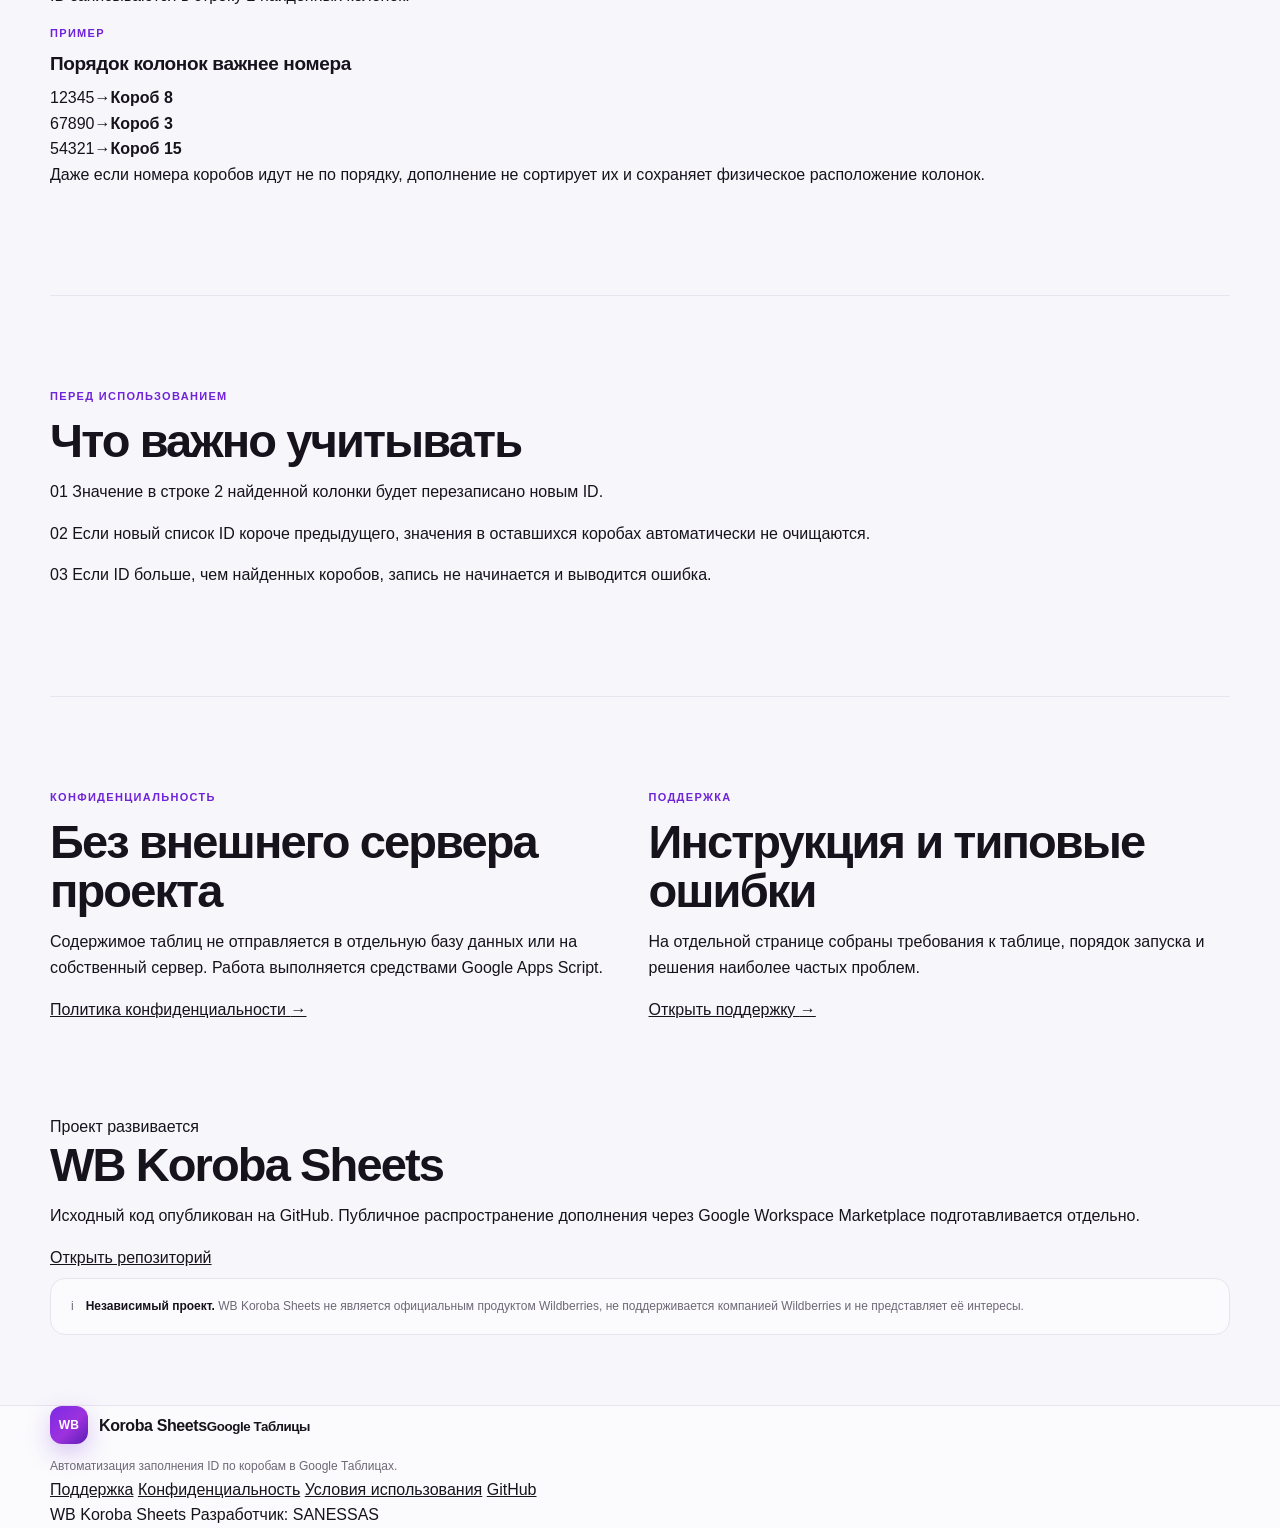
==== commit b7c341e5: "Обновил главную страницу сайта" ====
--- a/docs/index.html
+++ b/docs/index.html
@@ -3,30 +3,37 @@
 <head>
   <meta charset="utf-8">
   <meta name="viewport" content="width=device-width, initial-scale=1">
-  <meta name="theme-color" content="#6f24d9">
-  <meta name="description" content="WB Koroba Sheets — дополнение для Google Таблиц, которое распределяет ID по колонкам коробов слева направо.">
+  <meta name="theme-color" content="#6d28d9">
+  <meta name="description" content="WB Koroba Sheets — дополнение для Google Таблиц, которое переносит ID из листа ID в колонки коробов слева направо.">
+  <meta name="author" content="SANESSAS">
   <meta property="og:title" content="WB Koroba Sheets">
-  <meta property="og:description" content="Автоматическое заполнение ID по коробам в Google Таблицах.">
+  <meta property="og:description" content="Заполнение ID по коробам в Google Таблицах без ручного копирования.">
   <meta property="og:type" content="website">
+  <meta property="og:url" content="https://sanessas.github.io/wb_koroba_sheets/">
   <title>WB Koroba Sheets — заполнение ID по коробам</title>
+  <link rel="canonical" href="https://sanessas.github.io/wb_koroba_sheets/">
   <link rel="icon" href="favicon.svg" type="image/svg+xml">
   <link rel="stylesheet" href="style.css">
 </head>
 <body>
-  <div class="page-bg" aria-hidden="true"></div>
+  <div class="ambient" aria-hidden="true"></div>
 
   <header class="site-header">
     <div class="container header-inner">
       <a class="brand" href="index.html" aria-label="WB Koroba Sheets — главная">
         <span class="brand-mark">WB</span>
-        <span class="brand-text">Koroba <b>Sheets</b></span>
+        <span class="brand-copy">
+          <strong>Koroba Sheets</strong>
+          <small>Google Таблицы</small>
+        </span>
       </a>
 
       <nav class="nav" aria-label="Основная навигация">
-        <a href="#work">Как работает</a>
-        <a href="#table">Структура</a>
+        <a href="#features">Возможности</a>
+        <a href="#how">Как работает</a>
+        <a href="#requirements">Структура</a>
         <a href="support.html">Поддержка</a>
-        <a class="nav-pill" href="https://github.com/SANESSAS/wb_koroba_sheets">GitHub</a>
+        <a class="nav-button" href="https://github.com/SANESSAS/wb_koroba_sheets">GitHub</a>
       </nav>
     </div>
   </header>
@@ -34,172 +41,233 @@
   <main>
     <section class="hero container">
       <div class="hero-copy">
-        <div class="badge"><span></span> Google Sheets Add-on</div>
-        <h1>Заполнение ID по коробам <em>в один запуск</em></h1>
-        <p class="hero-lead">Дополнение берет список ID с листа <code>ID</code>, находит колонки <code>Короб N</code> и переносит значения в фактическом порядке слева направо.</p>
+        <div class="eyebrow"><span class="status-dot"></span> Google Sheets / Apps Script</div>
+        <h1>Заполняет ID по коробам <span>без ручного копирования</span></h1>
+        <p class="hero-lead">WB Koroba Sheets берет список ID с отдельного листа, находит колонки <code>Короб N</code> и записывает значения по их фактическому порядку слева направо.</p>
 
         <div class="hero-actions">
-          <a class="btn btn-primary" href="#work">Как это работает</a>
-          <a class="btn btn-light" href="https://github.com/SANESSAS/wb_koroba_sheets">Исходный код</a>
-        </div>
-
-        <div class="facts" aria-label="Основные свойства">
-          <div><strong>1 команда</strong><span>для заполнения</span></div>
+          <a class="button primary" href="#how">Посмотреть принцип работы</a>
+          <a class="button secondary" href="https://github.com/SANESSAS/wb_koroba_sheets">Исходный код</a>
+        </div>
+
+        <div class="hero-facts" aria-label="Основные свойства">
+          <div><strong>1 команда</strong><span>для запуска</span></div>
+          <div><strong>2 листа</strong><span>в рабочей таблице</span></div>
           <div><strong>0 серверов</strong><span>вне Google</span></div>
-          <div><strong>Слева → направо</strong><span>без сортировки коробов</span></div>
-        </div>
-      </div>
-
-      <div class="hero-visual" aria-label="Пример работы">
-        <div class="app-window">
-          <div class="window-bar">
-            <div class="window-dots"><i></i><i></i><i></i></div>
+        </div>
+      </div>
+
+      <div class="hero-demo" aria-label="Схема работы дополнения">
+        <div class="demo-window">
+          <div class="demo-topbar">
+            <div class="traffic" aria-hidden="true"><i></i><i></i><i></i></div>
             <span>Готовые данные</span>
-            <span class="window-state">готово</span>
-          </div>
-
-          <div class="sheet">
-            <div class="sheet-corner"></div>
-            <div class="sheet-col">B</div><div class="sheet-col">C</div><div class="sheet-col">D</div>
-            <div class="sheet-rownum">4</div>
-            <div class="sheet-cell head">Короб 8</div><div class="sheet-cell head">Короб 3</div><div class="sheet-cell head">Короб 15</div>
-            <div class="sheet-rownum">2</div>
-            <div class="sheet-cell value">12345</div><div class="sheet-cell value">67890</div><div class="sheet-cell value">54321</div>
-          </div>
-
-          <div class="process-line">
-            <div class="process-item"><span>01</span><b>12345</b></div>
-            <div class="arrow">→</div>
-            <div class="process-item accent"><span>Короб</span><b>8</b></div>
-          </div>
-
-          <p class="visual-note">Номер короба не влияет на порядок. Первый ID записывается в первую найденную колонку слева.</p>
-        </div>
-      </div>
-    </section>
-
-    <section class="strip">
-      <div class="container strip-inner">
-        <span>Google Apps Script</span>
-        <i></i>
-        <span>Google Таблицы</span>
-        <i></i>
-        <span>Открытый исходный код</span>
-        <i></i>
-        <span>Без внешней базы данных</span>
-      </div>
-    </section>
-
-    <section class="section container" id="work">
-      <div class="section-title">
-        <span class="kicker">Принцип работы</span>
-        <h2>Три простых действия</h2>
-        <p>Логика специально сделана предсказуемой: дополнение не перестраивает таблицу и работает только с нужными ячейками.</p>
-      </div>
-
-      <div class="step-grid">
-        <article class="card step">
-          <div class="step-top"><span class="step-no">01</span><span class="mini-tag">ID</span></div>
-          <h3>Читает список</h3>
-          <p>Берет непустые значения из колонки <code>A</code> листа <code>ID</code> сверху вниз.</p>
-        </article>
-
-        <article class="card step">
-          <div class="step-top"><span class="step-no">02</span><span class="mini-tag">Короба</span></div>
-          <h3>Находит колонки</h3>
-          <p>Проверяет строку 4 листа <code>Готовые данные</code> и находит заголовки формата <code>Короб N</code>.</p>
-        </article>
-
-        <article class="card step">
-          <div class="step-top"><span class="step-no">03</span><span class="mini-tag">Готово</span></div>
-          <h3>Записывает ID</h3>
-          <p>Заполняет строку 2 в физическом порядке колонок слева направо и показывает результат.</p>
-        </article>
-      </div>
-    </section>
-
-    <section class="section container" id="table">
-      <div class="section-title split-title">
+            <span class="ready">готово</span>
+          </div>
+
+          <div class="demo-body">
+            <div class="source-list">
+              <div class="panel-label">Лист ID · колонка A</div>
+              <div class="id-row"><span>1</span><b>12345</b></div>
+              <div class="id-row"><span>2</span><b>67890</b></div>
+              <div class="id-row"><span>3</span><b>54321</b></div>
+            </div>
+
+            <div class="flow-arrow" aria-hidden="true">→</div>
+
+            <div class="target-sheet">
+              <div class="panel-label">Лист «Готовые данные»</div>
+              <div class="sheet-grid">
+                <div class="sheet-cell muted">B</div><div class="sheet-cell muted">C</div><div class="sheet-cell muted">D</div>
+                <div class="sheet-cell heading">Короб 8</div><div class="sheet-cell heading">Короб 3</div><div class="sheet-cell heading">Короб 15</div>
+                <div class="sheet-cell result">12345</div><div class="sheet-cell result">67890</div><div class="sheet-cell result">54321</div>
+              </div>
+            </div>
+          </div>
+
+          <div class="demo-note"><span>Важно</span> Номер короба не используется для сортировки. Порядок определяется расположением колонок в таблице.</div>
+        </div>
+      </div>
+    </section>
+
+    <section class="tech-strip">
+      <div class="container tech-strip-inner">
+        <span>Google Таблицы</span><i></i>
+        <span>Google Apps Script</span><i></i>
+        <span>Открытый исходный код</span><i></i>
+        <span>Без собственной базы данных</span>
+      </div>
+    </section>
+
+    <section class="section container" id="features">
+      <div class="section-heading">
+        <div>
+          <span class="kicker">Возможности</span>
+          <h2>Только нужная автоматизация</h2>
+        </div>
+        <p>Дополнение не перестраивает таблицу и не пытается угадывать порядок по номерам коробов. Оно выполняет один понятный сценарий.</p>
+      </div>
+
+      <div class="feature-grid">
+        <article class="feature-card">
+          <span class="feature-icon">A</span>
+          <h3>Читает список ID</h3>
+          <p>Берет непустые значения из колонки A листа <code>ID</code> сверху вниз.</p>
+        </article>
+        <article class="feature-card">
+          <span class="feature-icon">#</span>
+          <h3>Находит «Короб N»</h3>
+          <p>Проверяет строку 4 листа <code>Готовые данные</code> и находит подходящие заголовки.</p>
+        </article>
+        <article class="feature-card">
+          <span class="feature-icon">→</span>
+          <h3>Сохраняет порядок</h3>
+          <p>Первый ID идет в первый найденный короб слева, второй — в следующий и так далее.</p>
+        </article>
+        <article class="feature-card">
+          <span class="feature-icon">✓</span>
+          <h3>Проверяет данные</h3>
+          <p>До записи проверяет наличие нужных листов, коробов и достаточного количества колонок.</p>
+        </article>
+      </div>
+    </section>
+
+    <section class="section section-soft" id="how">
+      <div class="container">
+        <div class="section-heading compact">
+          <div>
+            <span class="kicker">Как работает</span>
+            <h2>Три шага от списка до результата</h2>
+          </div>
+        </div>
+
+        <div class="steps">
+          <article class="step">
+            <div class="step-number">01</div>
+            <div>
+              <h3>Подготовить ID</h3>
+              <p>На листе <code>ID</code> разместить значения в колонке A. Пустые строки между значениями можно оставлять.</p>
+            </div>
+          </article>
+          <article class="step">
+            <div class="step-number">02</div>
+            <div>
+              <h3>Проверить короба</h3>
+              <p>На листе <code>Готовые данные</code> в строке 4 должны быть заголовки <code>Короб 1</code>, <code>Короб 2</code> и т.д.</p>
+            </div>
+          </article>
+          <article class="step">
+            <div class="step-number">03</div>
+            <div>
+              <h3>Запустить команду</h3>
+              <p>В меню дополнения выбрать «Заполнить ID по коробам». После выполнения появится итоговое сообщение.</p>
+            </div>
+          </article>
+        </div>
+
+        <div class="menu-preview" aria-label="Путь к команде в Google Таблицах">
+          <span>Расширения</span><b>›</b><span>WB Koroba Sheets</span><b>›</b><strong>Заполнить ID по коробам</strong>
+        </div>
+      </div>
+    </section>
+
+    <section class="section container" id="requirements">
+      <div class="section-heading">
         <div>
           <span class="kicker">Структура таблицы</span>
-          <h2>Что нужно подготовить</h2>
-        </div>
-        <p>Дополнение рассчитано на конкретную структуру, поэтому перед запуском легко проверить, что всё находится на своих местах.</p>
-      </div>
-
-      <div class="requirements">
-        <article class="req card">
-          <div class="req-icon">A</div>
-          <div><h3>Лист «ID»</h3><p>ID находятся в колонке A. Пустые ячейки пропускаются.</p></div>
-        </article>
-        <article class="req card">
-          <div class="req-icon">4</div>
-          <div><h3>Заголовки коробов</h3><p>На листе «Готовые данные» они находятся в строке 4.</p></div>
-        </article>
-        <article class="req card">
-          <div class="req-icon">2</div>
-          <div><h3>Строка результата</h3><p>ID записываются в строку 2 соответствующих колонок.</p></div>
-        </article>
-        <article class="req card">
-          <div class="req-icon">✓</div>
-          <div><h3>Проверки перед записью</h3><p>Если листы или короба не найдены, выполнение останавливается с понятным сообщением.</p></div>
-        </article>
+          <h2>Что должно быть на своих местах</h2>
+        </div>
+        <p>Сценарий привязан к конкретной структуре. Это делает результат предсказуемым и позволяет быстро понять причину ошибки.</p>
+      </div>
+
+      <div class="requirements-layout">
+        <div class="requirement-list">
+          <div class="requirement"><span>01</span><div><strong>Лист «ID»</strong><p>Значения находятся в колонке A.</p></div></div>
+          <div class="requirement"><span>02</span><div><strong>Лист «Готовые данные»</strong><p>Заголовки коробов находятся в строке 4.</p></div></div>
+          <div class="requirement"><span>03</span><div><strong>Формат заголовка</strong><p><code>Короб 1</code>, <code>Короб2</code>, <code>Короб 15</code> и т.п.</p></div></div>
+          <div class="requirement"><span>04</span><div><strong>Строка результата</strong><p>ID записываются в строку 2 найденных колонок.</p></div></div>
+        </div>
+
+        <aside class="example-card">
+          <span class="kicker">Пример</span>
+          <h3>Порядок колонок важнее номера</h3>
+          <div class="mapping">
+            <div><span>12345</span><b>→</b><strong>Короб 8</strong></div>
+            <div><span>67890</span><b>→</b><strong>Короб 3</strong></div>
+            <div><span>54321</span><b>→</b><strong>Короб 15</strong></div>
+          </div>
+          <p>Даже если номера коробов идут не по порядку, дополнение не сортирует их и сохраняет физическое расположение колонок.</p>
+        </aside>
       </div>
     </section>
 
     <section class="section container">
-      <div class="launch card">
+      <div class="attention-card">
         <div>
-          <span class="kicker">Запуск</span>
-          <h2>Команда прямо в меню таблицы</h2>
-          <p>После установки дополнение запускается без отдельного сайта, приложения или программы.</p>
-        </div>
-        <div class="menu-path" aria-label="Путь к команде">
-          <span>Расширения</span><b>›</b><span>WB Koroba Sheets</span><b>›</b><span>Заполнить ID по коробам</span>
+          <span class="kicker kicker-light">Перед использованием</span>
+          <h2>Что важно учитывать</h2>
+        </div>
+        <div class="attention-list">
+          <p><span>01</span> Значение в строке 2 найденной колонки будет перезаписано новым ID.</p>
+          <p><span>02</span> Если новый список ID короче предыдущего, значения в оставшихся коробах автоматически не очищаются.</p>
+          <p><span>03</span> Если ID больше, чем найденных коробов, запись не начинается и выводится ошибка.</p>
         </div>
       </div>
     </section>
 
     <section class="section container">
       <div class="trust-grid">
-        <article class="trust card dark-card">
-          <span class="kicker light-kicker">Данные</span>
-          <h2>Без собственного сервера</h2>
-          <p>Содержимое таблиц не отправляется на отдельный сервер проекта и не сохраняется в собственной базе данных.</p>
+        <article class="trust-card purple-card">
+          <span class="kicker kicker-light">Конфиденциальность</span>
+          <h2>Без внешнего сервера проекта</h2>
+          <p>Содержимое таблиц не отправляется в отдельную базу данных или на собственный сервер. Работа выполняется средствами Google Apps Script.</p>
           <a href="privacy.html">Политика конфиденциальности <span>→</span></a>
         </article>
 
-        <article class="trust card">
-          <span class="kicker">Проект</span>
-          <h2>Код открыт</h2>
-          <p>Исходный код дополнения находится в публичном репозитории GitHub и доступен для просмотра.</p>
-          <a href="https://github.com/SANESSAS/wb_koroba_sheets">Открыть репозиторий <span>→</span></a>
-        </article>
-      </div>
+        <article class="trust-card light-card">
+          <span class="kicker">Поддержка</span>
+          <h2>Инструкция и типовые ошибки</h2>
+          <p>На отдельной странице собраны требования к таблице, порядок запуска и решения наиболее частых проблем.</p>
+          <a href="support.html">Открыть поддержку <span>→</span></a>
+        </article>
+      </div>
+    </section>
+
+    <section class="project-status container">
+      <div>
+        <span class="status-badge"><i></i> Проект развивается</span>
+        <h2>WB Koroba Sheets</h2>
+        <p>Исходный код опубликован на GitHub. Публичное распространение дополнения через Google Workspace Marketplace подготавливается отдельно.</p>
+      </div>
+      <a class="button secondary" href="https://github.com/SANESSAS/wb_koroba_sheets">Открыть репозиторий</a>
     </section>
 
     <section class="notice container">
-      <div class="notice-mark">i</div>
-      <p><strong>Независимый проект.</strong> WB Koroba Sheets не является официальным продуктом Wildberries и не связан с компанией Wildberries.</p>
+      <span class="notice-icon">i</span>
+      <p><strong>Независимый проект.</strong> WB Koroba Sheets не является официальным продуктом Wildberries, не поддерживается компанией Wildberries и не представляет её интересы.</p>
     </section>
   </main>
 
   <footer class="footer">
-    <div class="container footer-inner">
+    <div class="container footer-grid">
       <div>
         <a class="brand footer-brand" href="index.html">
           <span class="brand-mark">WB</span>
-          <span class="brand-text">Koroba <b>Sheets</b></span>
+          <span class="brand-copy"><strong>Koroba Sheets</strong><small>Google Таблицы</small></span>
         </a>
-        <p>Инструмент для автоматизации заполнения ID по коробам в Google Таблицах.</p>
-      </div>
-      <div class="footer-nav">
+        <p>Автоматизация заполнения ID по коробам в Google Таблицах.</p>
+      </div>
+      <div class="footer-links">
         <a href="support.html">Поддержка</a>
         <a href="privacy.html">Конфиденциальность</a>
         <a href="terms.html">Условия использования</a>
         <a href="https://github.com/SANESSAS/wb_koroba_sheets">GitHub</a>
       </div>
     </div>
+    <div class="container footer-bottom">
+      <span>WB Koroba Sheets</span>
+      <span>Разработчик: SANESSAS</span>
+    </div>
   </footer>
 </body>
 </html>
--- a/docs/style.css
+++ b/docs/style.css
@@ -1,60 +1,88 @@
 :root {
   color-scheme: light;
+  --bg: #f7f6fb;
+  --surface: #ffffff;
+  --surface-soft: #f2eef9;
+  --surface-purple: #6f24d9;
+  --text: #17131d;
+  --muted: #6e6877;
+  --line: #e8e3ee;
+  --accent: #6f24d9;
+  --accent-2: #a334e5;
+  --accent-dark: #4f179d;
+  --accent-soft: #efe7fb;
+  --success: #16a34a;
+  --shadow: 0 22px 65px rgba(42, 27, 63, .10);
+  --radius: 22px;
+  --container: 1180px;
   font-family: Inter, ui-sans-serif, -apple-system, BlinkMacSystemFont, "Segoe UI", sans-serif;
   line-height: 1.6;
   font-weight: 400;
-  color: #17121f;
-  background: #f7f5fb;
-  --bg: #f7f5fb;
-  --surface: #ffffff;
-  --surface-soft: #f1ecfa;
-  --text: #17121f;
-  --muted: #665f70;
-  --line: #e9e2f1;
-  --accent: #6d28d9;
-  --accent-dark: #531cae;
-  --accent-soft: #efe7fb;
-  --shadow: 0 24px 70px rgba(55, 24, 91, 0.10);
-}
-
-* {
-  box-sizing: border-box;
-}
-
-html {
-  scroll-behavior: smooth;
-}
-
+  color: var(--text);
+  background: var(--bg);
+}
+
+* { box-sizing: border-box; }
+html { scroll-behavior: smooth; }
 body {
   margin: 0;
-  background:
-    radial-gradient(circle at 15% 5%, rgba(109, 40, 217, 0.10), transparent 28rem),
-    radial-gradient(circle at 90% 15%, rgba(147, 51, 234, 0.08), transparent 24rem),
-    var(--bg);
   color: var(--text);
-}
-
-body::before {
-  content: "";
+  background: var(--bg);
+  overflow-x: hidden;
+}
+
+body, button, input, textarea { font: inherit; }
+a { color: inherit; }
+img { max-width: 100%; }
+code {
+  padding: .12em .42em;
+  border: 1px solid #e5dcef;
+  border-radius: 7px;
+  background: #f8f5fc;
+  color: #5a229e;
+  font-family: "SFMono-Regular", Consolas, "Liberation Mono", monospace;
+  font-size: .9em;
+}
+
+.page-bg {
   position: fixed;
   inset: 0;
   pointer-events: none;
-  background-image: linear-gradient(rgba(86, 48, 117, 0.025) 1px, transparent 1px), linear-gradient(90deg, rgba(86, 48, 117, 0.025) 1px, transparent 1px);
-  background-size: 32px 32px;
-  mask-image: linear-gradient(to bottom, black, transparent 75%);
-}
-
-a {
-  color: inherit;
-}
-
-.site-shell {
-  width: min(1180px, calc(100% - 36px));
-  margin: 0 auto;
-}
-
-.topbar {
-  min-height: 82px;
+  z-index: -2;
+  background:
+    radial-gradient(circle at 10% 4%, rgba(111, 36, 217, .11), transparent 26rem),
+    radial-gradient(circle at 92% 8%, rgba(201, 67, 238, .08), transparent 24rem),
+    linear-gradient(#faf9fc, #f7f6fb 58%, #f9f8fb);
+}
+
+.page-bg::after {
+  content: "";
+  position: absolute;
+  inset: 0;
+  opacity: .4;
+  background-image:
+    linear-gradient(rgba(68, 50, 86, .025) 1px, transparent 1px),
+    linear-gradient(90deg, rgba(68, 50, 86, .025) 1px, transparent 1px);
+  background-size: 34px 34px;
+  mask-image: linear-gradient(to bottom, #000 0%, transparent 72%);
+}
+
+.container {
+  width: min(var(--container), calc(100% - 40px));
+  margin-inline: auto;
+}
+
+.site-header {
+  position: sticky;
+  top: 0;
+  z-index: 50;
+  border-bottom: 1px solid rgba(232, 227, 238, .8);
+  background: rgba(250, 249, 252, .82);
+  backdrop-filter: blur(18px);
+}
+
+.header-inner {
+  min-height: 76px;
   display: flex;
   align-items: center;
   justify-content: space-between;
@@ -65,10 +93,9 @@
   display: inline-flex;
   align-items: center;
   gap: 11px;
-  color: var(--text);
   text-decoration: none;
-  font-weight: 800;
-  letter-spacing: -0.02em;
+  font-weight: 760;
+  letter-spacing: -.025em;
 }
 
 .brand-mark {
@@ -77,726 +104,666 @@
   display: inline-grid;
   place-items: center;
   border-radius: 12px;
-  background: linear-gradient(135deg, #7c3aed, #5b21b6);
-  color: white;
+  color: #fff;
+  background: linear-gradient(135deg, #7b2ae5 0%, #9d32dd 55%, #5b1db5 100%);
+  box-shadow: 0 9px 24px rgba(111, 36, 217, .25);
+  font-size: 12px;
+  font-weight: 900;
+  letter-spacing: .02em;
+}
+
+.brand-text { font-size: 16px; }
+.brand-text b { color: var(--accent); }
+
+.nav {
+  display: flex;
+  align-items: center;
+  gap: 23px;
+  color: var(--muted);
   font-size: 13px;
-  letter-spacing: 0;
-  box-shadow: 0 8px 20px rgba(109, 40, 217, 0.22);
-}
-
-.nav {
-  display: flex;
-  align-items: center;
-  gap: 24px;
-  color: var(--muted);
-  font-size: 14px;
-  font-weight: 650;
+  font-weight: 700;
 }
 
 .nav a {
   text-decoration: none;
-  transition: color 0.18s ease, transform 0.18s ease;
-}
-
-.nav a:hover {
-  color: var(--text);
-}
-
-.nav-github {
+  transition: color .18s ease, background .18s ease, transform .18s ease;
+}
+.nav a:hover { color: var(--text); }
+
+.nav-pill {
   padding: 9px 14px;
   border: 1px solid var(--line);
-  border-radius: 10px;
-  background: rgba(255,255,255,0.72);
-}
+  border-radius: 11px;
+  background: rgba(255,255,255,.72);
+}
+.nav-pill:hover { transform: translateY(-1px); }
 
 .hero {
-  min-height: 670px;
-  display: grid;
-  grid-template-columns: 1.08fr 0.92fr;
-  gap: 72px;
-  align-items: center;
-  padding: 72px 0 86px;
-}
-
-.hero-copy {
-  max-width: 650px;
-}
-
-.status {
+  min-height: 700px;
+  padding: 78px 0 90px;
+  display: grid;
+  grid-template-columns: 1.05fr .95fr;
+  gap: 74px;
+  align-items: center;
+}
+
+.hero-copy { max-width: 650px; }
+.badge {
   width: fit-content;
   display: inline-flex;
   align-items: center;
   gap: 8px;
   padding: 7px 11px;
-  border: 1px solid #dfd2f3;
+  border: 1px solid #dfd4eb;
   border-radius: 999px;
-  background: rgba(255,255,255,0.72);
-  color: #5d3b7b;
-  font-size: 13px;
-  font-weight: 750;
-}
-
-.status-dot {
+  color: #633a83;
+  background: rgba(255,255,255,.76);
+  box-shadow: 0 7px 20px rgba(74, 51, 92, .05);
+  font-size: 12px;
+  font-weight: 800;
+}
+.badge span {
   width: 8px;
   height: 8px;
   border-radius: 50%;
-  background: #22c55e;
-  box-shadow: 0 0 0 4px rgba(34,197,94,0.12);
-}
-
-h1,
-h2,
-h3,
-p {
-  margin-top: 0;
-}
-
+  background: var(--success);
+  box-shadow: 0 0 0 4px rgba(22, 163, 74, .11);
+}
+
+h1, h2, h3, p { margin-top: 0; }
 h1 {
   margin: 22px 0 20px;
-  font-size: clamp(46px, 6.7vw, 78px);
-  line-height: 0.98;
-  letter-spacing: -0.055em;
   max-width: 760px;
-}
-
-h1 span {
+  font-size: clamp(49px, 6vw, 78px);
+  line-height: .98;
+  letter-spacing: -.055em;
+}
+h1 em {
+  display: block;
+  font-style: normal;
   color: var(--accent);
 }
-
 h2 {
   margin-bottom: 14px;
-  font-size: clamp(30px, 4vw, 46px);
+  font-size: clamp(31px, 4vw, 47px);
   line-height: 1.05;
-  letter-spacing: -0.035em;
-}
-
+  letter-spacing: -.04em;
+}
 h3 {
   margin-bottom: 8px;
   font-size: 19px;
   line-height: 1.3;
-  letter-spacing: -0.015em;
-}
-
-.hero-text {
-  max-width: 650px;
+  letter-spacing: -.018em;
+}
+
+.hero-lead {
+  max-width: 640px;
   margin-bottom: 0;
   color: var(--muted);
-  font-size: 19px;
+  font-size: 18px;
 }
 
 .hero-actions {
+  margin-top: 30px;
   display: flex;
   flex-wrap: wrap;
-  gap: 12px;
-  margin-top: 30px;
-}
-
-.button {
+  gap: 11px;
+}
+
+.btn {
+  min-height: 48px;
   display: inline-flex;
   align-items: center;
   justify-content: center;
-  min-height: 46px;
-  padding: 0 18px;
+  padding: 0 19px;
   border-radius: 12px;
   text-decoration: none;
-  font-weight: 760;
-  font-size: 14px;
-  transition: transform 0.18s ease, box-shadow 0.18s ease, border-color 0.18s ease;
-}
-
-.button:hover {
-  transform: translateY(-1px);
-}
-
-.button.primary {
-  background: linear-gradient(135deg, #7c3aed, #5b21b6);
-  color: white;
-  box-shadow: 0 12px 24px rgba(109,40,217,0.22);
-}
-
-.button.secondary {
+  font-size: 13px;
+  font-weight: 820;
+  transition: transform .18s ease, box-shadow .18s ease, border-color .18s ease;
+}
+.btn:hover { transform: translateY(-1px); }
+.btn-primary {
+  color: #fff;
+  background: linear-gradient(135deg, #7927e4, #9e34dc 58%, #5c1cb6);
+  box-shadow: 0 13px 28px rgba(111, 36, 217, .23);
+}
+.btn-light {
   border: 1px solid var(--line);
-  background: rgba(255,255,255,0.75);
-  color: var(--text);
-}
-
-.button.secondary:hover {
-  border-color: #d4c5e4;
-}
-
-.hero-points {
-  display: flex;
-  flex-wrap: wrap;
-  gap: 10px 18px;
-  margin-top: 24px;
-  color: #716879;
+  background: rgba(255,255,255,.78);
+}
+.btn-light:hover { border-color: #d7cee2; }
+
+.facts {
+  margin-top: 36px;
+  display: grid;
+  grid-template-columns: repeat(3, 1fr);
+  border-top: 1px solid var(--line);
+  padding-top: 22px;
+}
+.facts div { padding-right: 16px; }
+.facts strong, .facts span { display: block; }
+.facts strong {
+  margin-bottom: 2px;
   font-size: 13px;
-}
-
-.hero-points span::before {
-  content: "✓";
-  margin-right: 6px;
-  color: var(--accent);
-  font-weight: 900;
-}
-
-.demo-card {
+  font-weight: 850;
+}
+.facts span {
+  color: var(--muted);
+  font-size: 11px;
+}
+
+.hero-visual { position: relative; }
+.hero-visual::before {
+  content: "";
+  position: absolute;
+  width: 330px;
+  height: 330px;
+  right: -70px;
+  top: -75px;
+  border-radius: 50%;
+  z-index: -1;
+  background: radial-gradient(circle, rgba(133, 45, 219, .18), transparent 68%);
+  filter: blur(2px);
+}
+
+.app-window {
   position: relative;
-  padding: 24px;
-  border: 1px solid rgba(211, 197, 228, 0.9);
-  border-radius: 24px;
-  background: rgba(255,255,255,0.87);
+  padding: 0 22px 22px;
+  overflow: hidden;
+  border: 1px solid rgba(216, 205, 228, .9);
+  border-radius: 25px;
+  background: rgba(255,255,255,.9);
   box-shadow: var(--shadow);
   backdrop-filter: blur(16px);
 }
-
-.demo-card::before {
-  content: "";
-  position: absolute;
-  width: 180px;
-  height: 180px;
-  top: -54px;
-  right: -44px;
+.window-bar {
+  min-height: 57px;
+  margin: 0 -22px 22px;
+  padding: 0 20px;
+  display: grid;
+  grid-template-columns: 1fr auto 1fr;
+  align-items: center;
+  border-bottom: 1px solid var(--line);
+  background: rgba(250,248,252,.92);
+  color: #716879;
+  font-size: 11px;
+  font-weight: 760;
+}
+.window-dots { display: flex; gap: 6px; }
+.window-dots i {
+  width: 8px;
+  height: 8px;
   border-radius: 50%;
-  background: radial-gradient(circle, rgba(124,58,237,0.18), transparent 68%);
-  z-index: -1;
-}
-
-.demo-top {
-  display: flex;
-  align-items: center;
-  justify-content: space-between;
-  gap: 15px;
-  margin-bottom: 18px;
-}
-
-.demo-title {
-  font-weight: 800;
-}
-
-.demo-badge {
-  padding: 5px 9px;
+  background: #d8d1df;
+}
+.window-state {
+  justify-self: end;
+  padding: 4px 8px;
   border-radius: 999px;
-  background: var(--accent-soft);
-  color: #6331a4;
-  font-size: 11px;
-  font-weight: 800;
-  text-transform: uppercase;
-  letter-spacing: 0.08em;
-}
-
-.sheet-preview {
+  color: #31744a;
+  background: #eaf8ef;
+  font-size: 10px;
+}
+
+.sheet {
+  display: grid;
+  grid-template-columns: 38px repeat(3, 1fr);
   overflow: hidden;
   border: 1px solid var(--line);
   border-radius: 14px;
-  background: white;
-}
-
-.sheet-row {
-  display: grid;
-  grid-template-columns: 58px repeat(3, 1fr);
-}
-
-.sheet-row + .sheet-row {
+  background: #fff;
+  font-size: 11px;
+}
+.sheet > * {
+  min-height: 42px;
+  display: grid;
+  place-items: center;
+  padding: 7px 6px;
+  border-right: 1px solid var(--line);
+  border-bottom: 1px solid var(--line);
+  text-align: center;
+}
+.sheet > *:nth-child(4n) { border-right: 0; }
+.sheet > *:nth-last-child(-n+4) { border-bottom: 0; }
+.sheet-corner, .sheet-col, .sheet-rownum {
+  color: #857b8c;
+  background: #f7f5f9;
+  font-weight: 720;
+}
+.sheet-cell.head { color: #4f4757; font-weight: 760; }
+.sheet-cell.value {
+  color: #5d209f;
+  background: #fdfbff;
+  font-weight: 850;
+}
+
+.process-line {
+  margin-top: 18px;
+  display: grid;
+  grid-template-columns: 1fr auto 1fr;
+  align-items: center;
+  gap: 11px;
+}
+.process-item {
+  padding: 13px 14px;
+  border: 1px solid #ece6f1;
+  border-radius: 13px;
+  background: #f8f6fa;
+}
+.process-item span, .process-item b { display: block; }
+.process-item span {
+  color: #8a808f;
+  font-size: 10px;
+  font-weight: 720;
+}
+.process-item b { margin-top: 1px; font-size: 14px; }
+.process-item.accent {
+  border-color: #dfd2f0;
+  background: var(--accent-soft);
+}
+.process-item.accent b { color: var(--accent); }
+.arrow { color: var(--accent); font-weight: 900; }
+.visual-note {
+  margin: 15px 0 0;
+  color: var(--muted);
+  font-size: 11px;
+}
+
+.strip {
   border-top: 1px solid var(--line);
-}
-
-.sheet-row span,
-.sheet-row strong {
-  min-width: 0;
-  padding: 12px 10px;
-  border-right: 1px solid var(--line);
-  font-size: 12px;
-  text-align: center;
-  overflow-wrap: anywhere;
-}
-
-.sheet-row span:last-child,
-.sheet-row strong:last-child {
-  border-right: 0;
-}
-
-.sheet-head {
-  background: #f8f5fc;
-  color: #6e6278;
-  font-weight: 750;
-}
-
-.sheet-row strong {
-  color: #5626a2;
-  background: #fdfbff;
-}
-
-.row-name {
-  color: #6f6675;
-  font-weight: 750;
-}
-
-.demo-flow {
-  display: grid;
-  grid-template-columns: 1fr auto 1fr;
-  align-items: center;
-  gap: 10px;
-  margin-top: 18px;
-}
-
-.demo-flow > div {
-  padding: 13px;
-  border-radius: 12px;
-  background: #f7f3fb;
-}
-
-.demo-flow b,
-.demo-flow small {
+  border-bottom: 1px solid var(--line);
+  background: rgba(255,255,255,.55);
+}
+.strip-inner {
+  min-height: 62px;
+  display: flex;
+  align-items: center;
+  justify-content: center;
+  flex-wrap: wrap;
+  gap: 13px 20px;
+  color: #7d7485;
+  font-size: 11px;
+  font-weight: 760;
+  letter-spacing: .02em;
+}
+.strip-inner i {
+  width: 4px;
+  height: 4px;
+  border-radius: 50%;
+  background: #c9bdcf;
+}
+
+.section { padding: 92px 0; }
+.section + .section { border-top: 1px solid var(--line); }
+.section-title {
+  max-width: 720px;
+  margin-bottom: 36px;
+}
+.section-title > p {
+  max-width: 640px;
+  margin-bottom: 0;
+  color: var(--muted);
+  font-size: 16px;
+}
+.split-title {
+  max-width: none;
+  display: grid;
+  grid-template-columns: .9fr 1.1fr;
+  gap: 70px;
+  align-items: end;
+}
+.split-title > p { justify-self: end; }
+.kicker {
   display: block;
-}
-
-.demo-flow small {
-  margin-top: 2px;
-  color: var(--muted);
-  font-size: 11px;
-}
-
-.demo-flow > span {
-  color: var(--accent);
-  font-weight: 900;
-}
-
-.demo-note {
-  margin: 15px 0 0;
-  color: var(--muted);
-  font-size: 12px;
-}
-
-.section {
-  padding: 88px 0;
-  border-top: 1px solid var(--line);
-}
-
-.intro-section {
-  display: grid;
-  grid-template-columns: 0.9fr 1.1fr;
-  gap: 80px;
-  align-items: end;
-}
-
-.section-heading {
-  max-width: 760px;
-  margin-bottom: 34px;
-}
-
-.intro-section .section-heading {
-  margin-bottom: 0;
-}
-
-.section-lead {
-  margin-bottom: 0;
-  color: var(--muted);
-  font-size: 18px;
-}
-
-.eyebrow {
   margin-bottom: 10px;
   color: var(--accent);
+  font-size: 11px;
+  font-weight: 900;
+  letter-spacing: .12em;
+  text-transform: uppercase;
+}
+
+.card {
+  border: 1px solid var(--line);
+  border-radius: var(--radius);
+  background: rgba(255,255,255,.78);
+  box-shadow: 0 13px 36px rgba(48, 34, 63, .04);
+}
+
+.step-grid {
+  display: grid;
+  grid-template-columns: repeat(3, 1fr);
+  gap: 17px;
+}
+.step {
+  min-height: 250px;
+  padding: 25px;
+  transition: transform .2s ease, box-shadow .2s ease, border-color .2s ease;
+}
+.step:hover {
+  transform: translateY(-3px);
+  border-color: #ddd1e7;
+  box-shadow: 0 20px 45px rgba(49, 33, 65, .08);
+}
+.step-top {
+  min-height: 82px;
+  display: flex;
+  align-items: flex-start;
+  justify-content: space-between;
+}
+.step-no {
+  color: var(--accent);
   font-size: 12px;
+  font-weight: 900;
+}
+.mini-tag {
+  padding: 5px 8px;
+  border-radius: 8px;
+  color: #7f6e8d;
+  background: #f5f1f8;
+  font-size: 9px;
   font-weight: 850;
-  letter-spacing: 0.11em;
   text-transform: uppercase;
-}
-
-code,
-.command-box {
-  font-family: "SFMono-Regular", Consolas, "Liberation Mono", monospace;
-}
-
-code {
-  padding: 2px 6px;
-  border: 1px solid #e7def0;
-  border-radius: 6px;
-  background: #f8f5fb;
-  color: #5c2a9c;
-  font-size: 0.91em;
-}
-
-.steps {
-  display: grid;
-  grid-template-columns: repeat(3, 1fr);
-  gap: 18px;
-}
-
-.step-card,
-.requirement-card,
-.details-card {
-  border: 1px solid var(--line);
-  background: rgba(255,255,255,0.75);
-}
-
-.step-card {
-  min-height: 230px;
-  padding: 25px;
-  border-radius: 18px;
-}
-
-.step-number {
-  display: inline-block;
-  margin-bottom: 48px;
-  color: var(--accent);
-  font-weight: 850;
-  font-size: 13px;
-}
-
-.step-card p,
-.requirement-card p,
-.details-card p {
+  letter-spacing: .08em;
+}
+.step p, .req p, .trust p {
   margin-bottom: 0;
   color: var(--muted);
 }
 
-.command-section {
-  display: grid;
-  grid-template-columns: 0.8fr 1.2fr;
-  gap: 64px;
-  align-items: center;
-}
-
-.command-section h2 {
-  margin-bottom: 0;
-}
-
-.command-box {
-  display: flex;
-  flex-wrap: wrap;
-  align-items: center;
-  gap: 8px 12px;
-  padding: 22px;
-  border: 1px solid #dfd2f1;
-  border-radius: 16px;
-  background: linear-gradient(135deg, #ffffff, #f6f0fc);
-  box-shadow: 0 14px 34px rgba(66, 36, 91, 0.07);
-  color: #5c2a96;
-  font-size: 13px;
-}
-
-.command-box b {
-  color: #a18aad;
-}
-
-.requirements-grid {
+.requirements {
   display: grid;
   grid-template-columns: repeat(2, 1fr);
   gap: 16px;
 }
-
-.requirement-card {
-  display: flex;
+.req {
+  display: flex;
+  gap: 17px;
   align-items: flex-start;
-  gap: 16px;
-  padding: 22px;
+  padding: 23px;
+}
+.req-icon {
+  flex: 0 0 43px;
+  width: 43px;
+  height: 43px;
+  display: grid;
+  place-items: center;
+  border-radius: 13px;
+  color: var(--accent);
+  background: var(--accent-soft);
+  font-size: 13px;
+  font-weight: 900;
+}
+.req h3 { margin-bottom: 5px; }
+
+.launch {
+  padding: 35px;
+  display: grid;
+  grid-template-columns: .85fr 1.15fr;
+  gap: 60px;
+  align-items: center;
+  background:
+    linear-gradient(135deg, rgba(255,255,255,.92), rgba(247,241,252,.94));
+}
+.launch h2 { margin-bottom: 10px; }
+.launch p { margin-bottom: 0; color: var(--muted); }
+.menu-path {
+  display: flex;
+  flex-wrap: wrap;
+  align-items: center;
+  gap: 9px 12px;
+  padding: 20px;
+  border: 1px solid #dfd4e9;
+  border-radius: 15px;
+  color: #59218f;
+  background: #fff;
+  box-shadow: 0 12px 28px rgba(63, 38, 80, .06);
+  font-family: "SFMono-Regular", Consolas, "Liberation Mono", monospace;
+  font-size: 11px;
+  font-weight: 760;
+}
+.menu-path b { color: #a397aa; }
+
+.trust-grid {
+  display: grid;
+  grid-template-columns: 1fr 1fr;
+  gap: 17px;
+}
+.trust { min-height: 290px; padding: 31px; }
+.trust p { max-width: 490px; }
+.trust a {
+  display: inline-flex;
+  gap: 8px;
+  align-items: center;
+  margin-top: 27px;
+  color: var(--accent);
+  text-decoration: none;
+  font-size: 13px;
+  font-weight: 820;
+}
+.trust a:hover span { transform: translateX(2px); }
+.trust a span { transition: transform .18s ease; }
+.dark-card {
+  color: #fff;
+  border-color: #5e229c;
+  background:
+    radial-gradient(circle at 90% 0%, rgba(213, 99, 255, .35), transparent 18rem),
+    linear-gradient(145deg, #6b25ba, #4f178e);
+  box-shadow: 0 24px 55px rgba(84, 25, 147, .2);
+}
+.dark-card p { color: rgba(255,255,255,.73); }
+.dark-card a { color: #fff; }
+.light-kicker { color: #e8cfff; }
+
+.notice {
+  margin-top: 8px;
+  margin-bottom: 70px;
+  display: flex;
+  align-items: flex-start;
+  gap: 12px;
+  padding: 18px 20px;
+  border: 1px solid var(--line);
+  border-radius: 15px;
+  background: rgba(255,255,255,.58);
+  color: var(--muted);
+  font-size: 12px;
+}
+.notice p { margin: 0; }
+.notice strong { color: var(--text); }
+.notice-mark {
+  flex: 0 0 24px;
+  width: 24px;
+  height: 24px;
+  display: grid;
+  place-items: center;
+  border-radius: 50%;
+  color: var(--accent);
+  background: var(--accent-soft);
+  font-size: 11px;
+  font-weight: 900;
+}
+
+.footer {
+  border-top: 1px solid var(--line);
+  background: rgba(255,255,255,.55);
+}
+.footer-inner {
+  min-height: 180px;
+  display: grid;
+  grid-template-columns: 1fr auto;
+  gap: 50px;
+  align-items: center;
+}
+.footer-brand { margin-bottom: 13px; }
+.footer p {
+  max-width: 440px;
+  margin-bottom: 0;
+  color: var(--muted);
+  font-size: 12px;
+}
+.footer-nav {
+  display: flex;
+  flex-wrap: wrap;
+  justify-content: flex-end;
+  gap: 12px 20px;
+}
+.footer-nav a {
+  color: var(--muted);
+  text-decoration: none;
+  font-size: 12px;
+  font-weight: 730;
+}
+.footer-nav a:hover { color: var(--text); }
+
+/* Внутренние страницы */
+.subpage {
+  min-height: 100vh;
+  display: flex;
+  flex-direction: column;
+}
+.subpage-main { flex: 1; }
+.subpage-hero {
+  padding: 78px 0 46px;
+  border-bottom: 1px solid var(--line);
+}
+.subpage-hero .back {
+  display: inline-flex;
+  gap: 7px;
+  align-items: center;
+  margin-bottom: 28px;
+  color: var(--muted);
+  text-decoration: none;
+  font-size: 12px;
+  font-weight: 750;
+}
+.subpage-hero .back:hover { color: var(--text); }
+.subpage-hero h1 {
+  max-width: 850px;
+  margin: 0 0 16px;
+  font-size: clamp(42px, 6vw, 68px);
+}
+.subpage-hero h1 em { display: inline; }
+.subpage-hero .lead {
+  max-width: 720px;
+  margin-bottom: 0;
+  color: var(--muted);
+  font-size: 17px;
+}
+
+.document {
+  width: min(820px, calc(100% - 40px));
+  margin: 0 auto;
+  padding: 58px 0 85px;
+}
+.document section {
+  padding: 0 0 35px;
+  margin-bottom: 35px;
+  border-bottom: 1px solid var(--line);
+}
+.document section:last-child { margin-bottom: 0; }
+.document h2 {
+  margin-bottom: 13px;
+  font-size: 26px;
+  letter-spacing: -.025em;
+}
+.document h3 {
+  margin-top: 25px;
+  font-size: 17px;
+}
+.document p, .document li {
+  color: #625b69;
+  font-size: 14px;
+}
+.document p:last-child { margin-bottom: 0; }
+.document ul { padding-left: 20px; }
+.document li + li { margin-top: 7px; }
+.document a { color: var(--accent); }
+.meta-line {
+  display: flex;
+  flex-wrap: wrap;
+  gap: 9px 18px;
+  margin-top: 22px;
+  color: #847a8b;
+  font-size: 11px;
+}
+.info-box {
+  padding: 18px 20px;
+  border: 1px solid #dfd4e9;
+  border-radius: 14px;
+  background: #f8f4fb;
+}
+.info-box p { margin: 0; }
+.support-grid {
+  display: grid;
+  grid-template-columns: repeat(2, 1fr);
+  gap: 14px;
+  margin-top: 20px;
+}
+.support-card {
+  padding: 20px;
+  border: 1px solid var(--line);
   border-radius: 16px;
-}
-
-.requirement-icon {
-  flex: 0 0 42px;
-  width: 42px;
-  height: 42px;
-  display: grid;
-  place-items: center;
-  border-radius: 12px;
-  background: var(--accent-soft);
-  color: var(--accent);
-  font-weight: 900;
-}
-
-.requirement-card h3 {
-  margin-bottom: 5px;
-}
-
-.details-section {
-  display: grid;
-  grid-template-columns: 1fr 1fr;
-  gap: 18px;
-}
-
-.details-card {
-  padding: 30px;
-  border-radius: 20px;
-}
-
-.muted-card {
-  background: linear-gradient(145deg, #f5effc, #ffffff);
-}
-
-.text-link {
-  display: inline-block;
-  margin-top: 22px;
-  color: var(--accent);
-  font-size: 14px;
-  font-weight: 780;
-  text-decoration: none;
-}
-
-.text-link:hover {
-  text-decoration: underline;
-}
-
-.disclaimer {
-  display: flex;
-  align-items: baseline;
-  gap: 12px;
-  padding-top: 28px;
-  padding-bottom: 28px;
-  color: var(--muted);
-  font-size: 13px;
-}
-
-.disclaimer strong {
-  color: var(--text);
-  white-space: nowrap;
-}
-
-.disclaimer p {
-  margin: 0;
-}
-
-.footer {
-  display: grid;
-  grid-template-columns: 1fr auto;
-  gap: 40px;
-  align-items: end;
-  padding: 42px 0 55px;
-  border-top: 1px solid var(--line);
-  color: var(--muted);
-  font-size: 13px;
-}
-
-.footer-brand {
-  margin-bottom: 13px;
-}
-
-.footer p {
-  max-width: 430px;
-  margin-bottom: 0;
-}
-
-.footer-links {
-  display: flex;
-  gap: 20px;
-}
-
-.footer-links a {
-  text-decoration: none;
-  font-weight: 700;
-}
-
-.footer-links a:hover {
-  color: var(--text);
-}
-
-/* Privacy page */
-.page.narrow {
-  width: min(880px, 100%);
-  margin: 64px auto 80px;
-  padding: 48px;
-  border: 1px solid var(--line);
-  border-radius: 24px;
-  background: rgba(255,255,255,0.88);
-  box-shadow: var(--shadow);
-}
-
-.page.narrow .hero.compact {
-  min-height: auto;
-  display: block;
-  padding: 0 0 34px;
-  border-bottom: 1px solid var(--line);
-}
-
-.page.narrow .hero.compact h1 {
-  max-width: none;
-  margin-top: 10px;
-  font-size: clamp(38px, 7vw, 58px);
-  line-height: 1.02;
-}
-
-.page.narrow .hero.compact .lead {
-  margin: 0 0 18px;
-  color: var(--muted);
-  font-size: 15px;
-}
-
-.page.narrow section {
-  padding: 30px 0;
-  border-bottom: 1px solid var(--line);
-}
-
-.page.narrow section h2 {
-  font-size: 25px;
-  letter-spacing: -0.02em;
-}
-
-.page.narrow section p:last-child {
-  margin-bottom: 0;
-}
-
-.page.narrow .link {
-  color: var(--accent);
-  font-weight: 750;
-  text-decoration: none;
-}
-
-.page.narrow footer {
-  display: flex;
-  justify-content: space-between;
-  gap: 20px;
-  padding-top: 30px;
-  color: var(--muted);
-  font-size: 13px;
-}
-
-.page.narrow footer a {
-  font-weight: 700;
-  text-decoration: none;
-}
-
-@media (max-width: 900px) {
-  .nav a:not(.nav-github) {
-    display: none;
+  background: #fff;
+}
+.support-card h3 { margin-top: 0; }
+.support-card p { margin-bottom: 0; }
+.support-card a { font-weight: 760; text-decoration: none; }
+
+@media (max-width: 980px) {
+  .hero {
+    min-height: 0;
+    grid-template-columns: 1fr;
+    gap: 55px;
+    padding-top: 62px;
   }
-
-  .hero {
-    grid-template-columns: 1fr;
-    min-height: auto;
-    gap: 46px;
-    padding: 56px 0 72px;
-  }
-
-  .hero-copy {
-    max-width: 760px;
-  }
-
-  .demo-card {
-    max-width: 680px;
-  }
-
-  .intro-section,
-  .command-section {
-    grid-template-columns: 1fr;
-    gap: 28px;
-  }
-
-  .steps {
-    grid-template-columns: 1fr;
-  }
-
-  .step-card {
-    min-height: auto;
-  }
-
-  .step-number {
-    margin-bottom: 28px;
-  }
-}
-
-@media (max-width: 680px) {
-  .site-shell {
-    width: min(100% - 24px, 1180px);
-  }
-
-  .topbar {
-    min-height: 70px;
-  }
-
-  .nav-github {
-    padding: 8px 11px;
-  }
-
-  .hero {
-    padding-top: 42px;
-  }
-
-  h1 {
-    font-size: clamp(44px, 15vw, 62px);
-  }
-
-  .hero-text {
-    font-size: 17px;
-  }
-
-  .hero-actions {
-    display: grid;
-  }
-
-  .button {
-    width: 100%;
-  }
-
-  .hero-points {
-    display: grid;
-    gap: 6px;
-  }
-
-  .demo-card {
-    padding: 17px;
-    border-radius: 18px;
-  }
-
-  .sheet-row {
-    grid-template-columns: 42px repeat(3, 1fr);
-  }
-
-  .sheet-row span,
-  .sheet-row strong {
-    padding: 10px 5px;
-    font-size: 10px;
-  }
-
-  .demo-flow {
-    grid-template-columns: 1fr;
-  }
-
-  .demo-flow > span {
-    transform: rotate(90deg);
-    width: fit-content;
-    margin: -4px auto;
-  }
-
-  .section {
-    padding: 64px 0;
-  }
-
-  .requirements-grid,
-  .details-section {
-    grid-template-columns: 1fr;
-  }
-
-  .disclaimer {
-    display: block;
-  }
-
-  .disclaimer strong {
-    display: block;
-    margin-bottom: 4px;
-  }
-
-  .footer {
-    grid-template-columns: 1fr;
-    align-items: start;
-  }
-
-  .footer-links {
-    flex-direction: column;
-    gap: 10px;
-  }
-
-  .page.narrow {
-    width: 100%;
-    margin: 0;
-    padding: 30px 20px 44px;
-    border: 0;
-    border-radius: 0;
-    box-shadow: none;
-  }
-
-  .page.narrow footer {
-    flex-direction: column;
-  }
-}
+  .hero-copy { max-width: 760px; }
+  .hero-visual { max-width: 680px; }
+  .split-title,
+  .launch { grid-template-columns: 1fr; gap: 25px; }
+  .split-title > p { justify-self: start; }
+  .step-grid { grid-template-columns: 1fr; }
+  .step { min-height: 0; }
+  .step-top { min-height: 54px; }
+}
+
+@media (max-width: 760px) {
+  .container { width: min(100% - 28px, var(--container)); }
+  .header-inner { min-height: 68px; }
+  .nav a:not(.nav-pill) { display: none; }
+  .hero { padding: 50px 0 65px; }
+  h1 { font-size: clamp(43px, 13vw, 64px); }
+  .hero-lead { font-size: 16px; }
+  .facts { grid-template-columns: 1fr; gap: 14px; }
+  .facts div { padding-right: 0; }
+  .strip-inner { justify-content: flex-start; padding: 15px 0; }
+  .strip-inner i { display: none; }
+  .section { padding: 70px 0; }
+  .requirements,
+  .trust-grid,
+  .support-grid { grid-template-columns: 1fr; }
+  .launch { padding: 24px; }
+  .footer-inner { grid-template-columns: 1fr; gap: 28px; padding: 42px 0; }
+  .footer-nav { justify-content: flex-start; }
+  .subpage-hero { padding-top: 56px; }
+  .document { width: min(100% - 28px, 820px); padding-top: 42px; }
+}
+
+@media (max-width: 520px) {
+  .brand-text { font-size: 14px; }
+  .nav-pill { padding: 8px 11px; }
+  .hero-actions { flex-direction: column; }
+  .btn { width: 100%; }
+  .app-window { padding: 0 14px 16px; border-radius: 19px; }
+  .window-bar { margin: 0 -14px 16px; padding: 0 14px; }
+  .sheet { grid-template-columns: 32px repeat(3, 1fr); font-size: 9px; }
+  .process-line { grid-template-columns: 1fr; }
+  .arrow { transform: rotate(90deg); justify-self: center; }
+  .menu-path { padding: 16px; }
+  .notice { margin-bottom: 45px; }
+}
+
+@media (prefers-reduced-motion: reduce) {
+  html { scroll-behavior: auto; }
+  *, *::before, *::after { transition: none !important; }
+}
